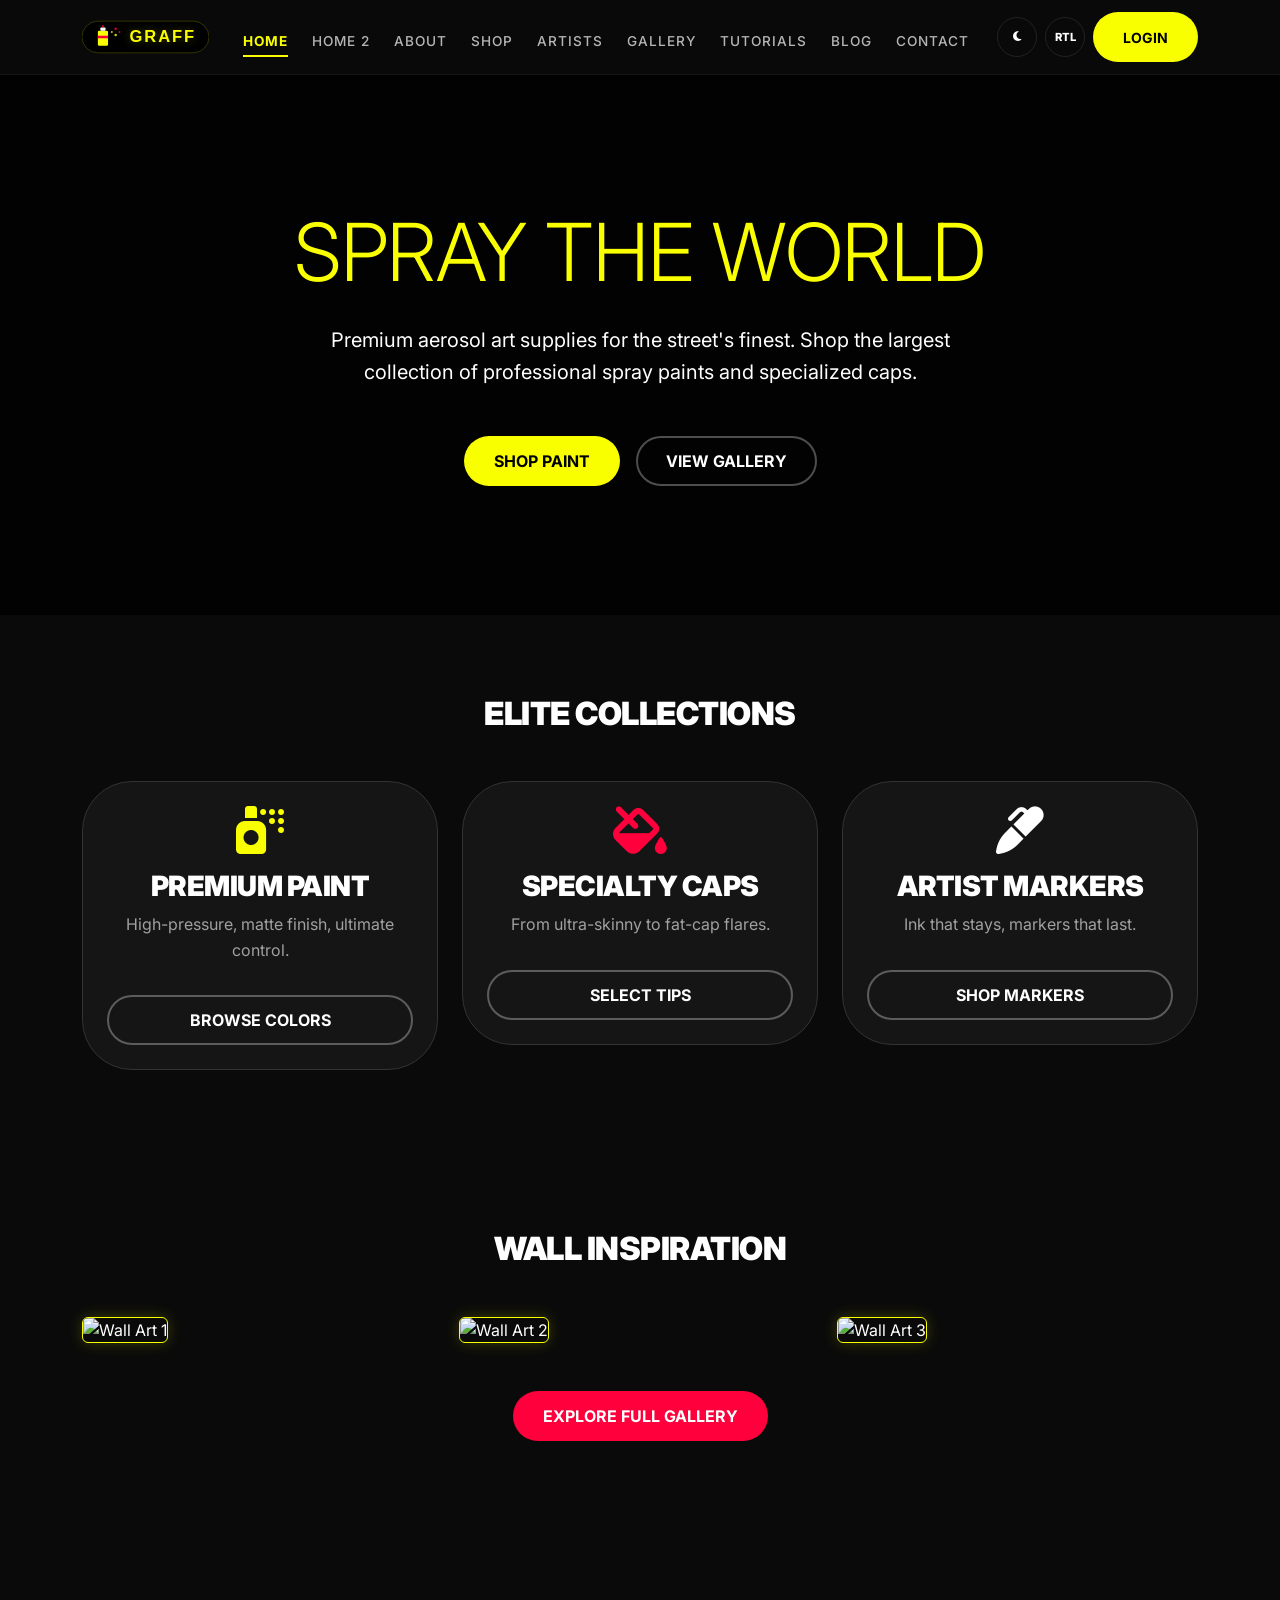
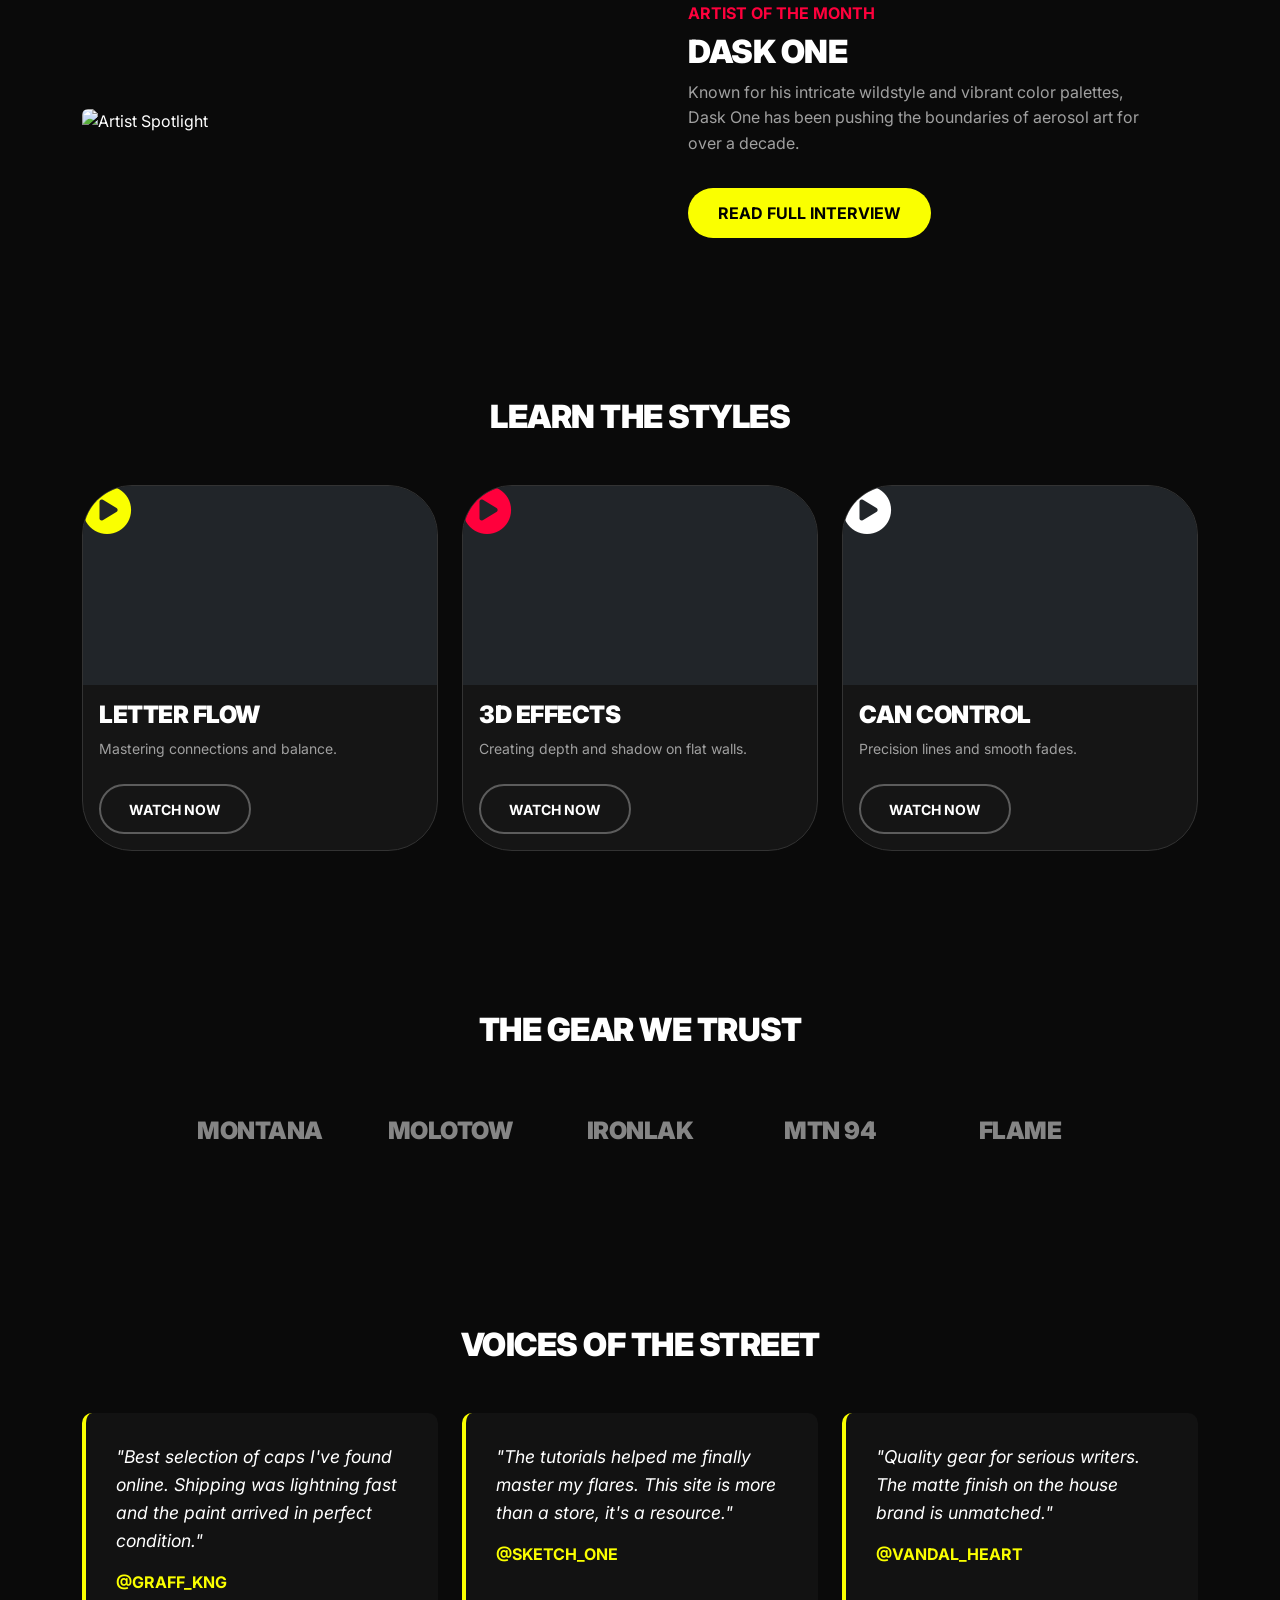
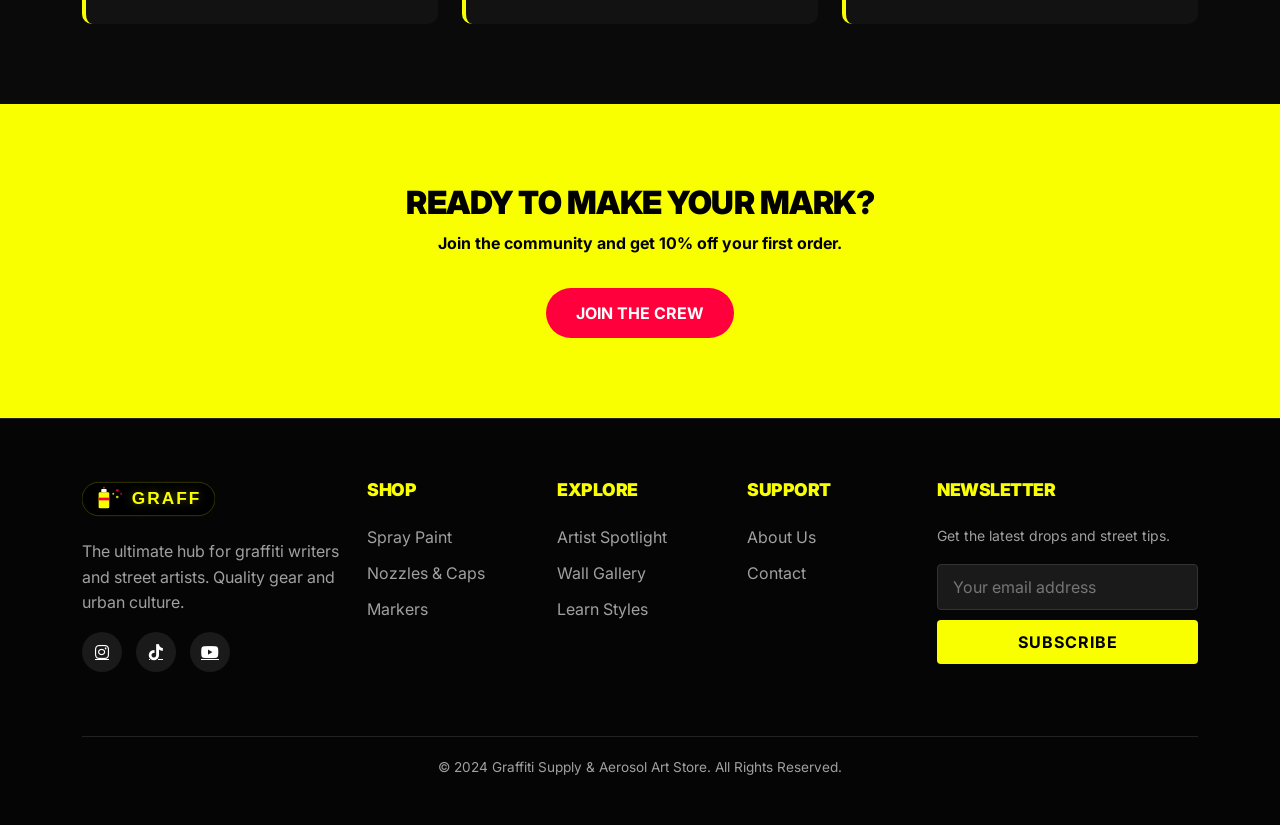
==== index.html @ 3d4de0fd "40percentWorkDone" ====
<!DOCTYPE html>
<html lang="en" data-theme="dark" dir="ltr">
<head>
    <meta charset="UTF-8">
    <meta name="viewport" content="width=device-width, initial-scale=1.0">
    <title>Graffiti Supply & Aerosol Art Store | Premium Street Art Gear</title>
    <meta name="description" content="Premium graffiti and aerosol art supply store. High-quality spray paints, caps, markers, and street art inspiration.">
    
    <!-- Favicon -->
    <link rel="icon" type="image/svg+xml" href="assets/images/favicon.svg">
    
    <!-- Bootstrap 5 CDN -->
    <link href="https://cdn.jsdelivr.net/npm/bootstrap@5.3.2/dist/css/bootstrap.min.css" rel="stylesheet">
    
    <!-- Google Fonts -->
    <link rel="preconnect" href="https://fonts.googleapis.com">
    <link rel="preconnect" href="https://fonts.gstatic.com" crossorigin>
    <link href="https://fonts.googleapis.com/css2?family=Inter:wght@400;700;900&display=swap" rel="stylesheet">
    
    <!-- Font Awesome -->
    <link rel="stylesheet" href="https://cdnjs.cloudflare.com/ajax/libs/font-awesome/6.4.2/css/all.min.css">
    
    <!-- Custom CSS -->
    <link rel="stylesheet" href="assets/css/style.css">
    <link rel="stylesheet" href="assets/css/headers.css">
    <link rel="stylesheet" href="assets/css/footers.css">
    <link rel="stylesheet" href="assets/css/dark-mode.css">
    <link rel="stylesheet" href="assets/css/rtl.css">
</head>
<body class="texture-bg">

    <!-- Header / Navbar -->
    <header>
        <nav class="navbar navbar-expand-lg navbar-custom sticky-top">
            <div class="container">
                <a class="navbar-brand" href="index.html">
                    <img src="assets/images/logo.svg" alt="Graffiti Supply Store">
                </a>
                
                <button class="navbar-toggler" type="button" data-bs-toggle="offcanvas" data-bs-target="#offcanvasNavbar" aria-controls="offcanvasNavbar">
                    <span class="navbar-toggler-icon"></span>
                </button>
                
                <div class="offcanvas offcanvas-end" tabindex="-1" id="offcanvasNavbar" aria-labelledby="offcanvasNavbarLabel">
                    <div class="offcanvas-header">
                        <h5 class="offcanvas-title" id="offcanvasNavbarLabel">MENU</h5>
                        <button type="button" class="btn-close btn-close-white" data-bs-dismiss="offcanvas" aria-label="Close"></button>
                    </div>
                    <div class="offcanvas-body">
                        <ul class="navbar-nav ms-auto mb-2 mb-lg-0">
                            <li class="nav-item"><a class="nav-link" href="index.html">Home</a></li>
                            <li class="nav-item"><a class="nav-link" href="home-2.html">Home 2</a></li>
                            <li class="nav-item"><a class="nav-link" href="about.html">About</a></li>
                            <li class="nav-item"><a class="nav-link" href="products.html">Shop</a></li>
                            <li class="nav-item"><a class="nav-link" href="artists.html">Artists</a></li>
                            <li class="nav-item"><a class="nav-link" href="gallery.html">Gallery</a></li>
                            <li class="nav-item"><a class="nav-link" href="tutorials.html">Tutorials</a></li>
                            <li class="nav-item"><a class="nav-link" href="blog.html">Blog</a></li>
                            <li class="nav-item"><a class="nav-link" href="contact.html">Contact</a></li>
                        </ul>
                        <div class="d-flex align-items-center ms-lg-3 gap-2">
                            <button class="btn btn-sm btn-outline" id="theme-toggle" title="Toggle Theme"><i class="fas fa-moon"></i></button>
                            <button class="btn btn-sm btn-outline" id="rtl-toggle" title="Toggle RTL">RTL</button>
                            <a href="login.html" class="btn btn-sm btn-primary-neon">Login</a>
                        </div>
                    </div>
                </div>
            </div>
        </nav>
    </header>

    <main>
        <!-- Hero Section -->
        <section class="hero-section section-padding d-flex align-items-center" style="min-height: 60vh; background: linear-gradient(rgba(0,0,0,0.6), rgba(0,0,0,0.6)), url('https://images.unsplash.com/photo-1541339907198-e08756ebafe3?auto=format&fit=crop&q=80&w=2070') center/cover;">
            <div class="container text-center">
                <h1 class="display-1 mb-4 animate-fade" style="color: var(--primary-neon);">Spray The World</h1>
                <p class="lead mb-5 animate-fade text-white-force" style="max-width: 700px; margin: 0 auto;">Premium aerosol art supplies for the street's finest. Shop the largest collection of professional spray paints and specialized caps.</p>
                <div class="d-flex justify-content-center gap-3 animate-fade">
                    <a href="products.html" class="btn-custom btn-primary-neon">Shop Paint</a>
                    <a href="gallery.html" class="btn-custom btn-outline">View Gallery</a>
                </div>
            </div>
        </section>

        <!-- Featured Collections -->
        <section class="section-padding">
            <div class="container">
                <h2 class="mb-5">Elite Collections</h2>
                <div class="row g-4">
                    <div class="col-md-4">
                        <div class="card-urban text-center p-4">
                            <div class="icon-box mb-3"><i class="fas fa-spray-can fa-3x color-primary" style="color: var(--primary-neon);"></i></div>
                            <h3>Premium Paint</h3>
                            <p class="text-muted">High-pressure, matte finish, ultimate control.</p>
                            <a href="products.html" class="btn-custom btn-outline w-100 mt-3">Browse Colors</a>
                        </div>
                    </div>
                    <div class="col-md-4">
                        <div class="card-urban text-center p-4">
                            <div class="icon-box mb-3"><i class="fas fa-fill-drip fa-3x color-secondary" style="color: var(--secondary-neon);"></i></div>
                            <h3>Specialty Caps</h3>
                            <p class="text-muted">From ultra-skinny to fat-cap flares.</p>
                            <a href="caps.html" class="btn-custom btn-outline w-100 mt-3">Select Tips</a>
                        </div>
                    </div>
                    <div class="col-md-4">
                        <div class="card-urban text-center p-4">
                            <div class="icon-box mb-3"><i class="fas fa-marker fa-3x" style="color: #fff;"></i></div>
                            <h3>Artist Markers</h3>
                            <p class="text-muted">Ink that stays, markers that last.</p>
                            <a href="products.html" class="btn-custom btn-outline w-100 mt-3">Shop Markers</a>
                        </div>
                    </div>
                </div>
            </div>
        </section>

        <!-- Wall Inspiration Masonry -->
        <section class="section-padding bg-card">
            <div class="container">
                <h2 class="mb-5">Wall Inspiration</h2>
                <div class="row g-3">
                    <div class="col-6 col-md-4">
                        <img src="https://images.unsplash.com/photo-1541339907198-e08756ebafe3?auto=format&fit=crop&q=80&w=600" class="img-fluid rounded border-neon img-height-sm" alt="Wall Art 1">
                    </div>
                    <div class="col-6 col-md-4">
                        <img src="https://images.unsplash.com/photo-1516961642265-531546e84af2?auto=format&fit=crop&q=80&w=600" class="img-fluid rounded border-neon img-height-sm" alt="Wall Art 2">
                    </div>
                    <div class="col-6 col-md-4">
                        <img src="https://images.unsplash.com/photo-1499781350541-7783f6c6a0c8?auto=format&fit=crop&q=80&w=600" class="img-fluid rounded border-neon img-height-sm" alt="Wall Art 3">
                    </div>
                </div>
                <div class="text-center mt-5">
                    <a href="gallery.html" class="btn-custom btn-secondary-neon">Explore Full Gallery</a>
                </div>
            </div>
        </section>

        <!-- Artist Spotlight -->
        <section class="section-padding">
            <div class="container">
                <div class="row align-items-center">
                    <div class="col-lg-6 mb-4 mb-lg-0">
                        <img src="https://images.unsplash.com/photo-1501472312651-726afe119ff1?auto=format&fit=crop&q=80&w=800" class="img-fluid rounded img-height-md" alt="Artist Spotlight">
                    </div>
                    <div class="col-lg-6 px-lg-5">
                        <span class="text-uppercase fw-bold" style="color: var(--secondary-neon);">Artist of the Month</span>
                        <h2 class="text-start mt-2">DASK ONE</h2>
                        <p class="text-muted">Known for his intricate wildstyle and vibrant color palettes, Dask One has been pushing the boundaries of aerosol art for over a decade.</p>
                        <a href="artists.html" class="btn-custom btn-primary-neon mt-3">Read Full Interview</a>
                    </div>
                </div>
            </div>
        </section>

        <!-- Tutorials Spotlight -->
        <section class="section-padding bg-card">
            <div class="container">
                <h2 class="mb-5">Learn The Styles</h2>
                <div class="row g-4">
                    <div class="col-md-4">
                        <div class="card-urban overflow-hidden">
                            <div class="ratio ratio-16x9 bg-dark d-flex align-items-center justify-content-center">
                                <i class="fas fa-play-circle fa-3x color-primary" style="color: var(--primary-neon);"></i>
                            </div>
                            <div class="p-3">
                                <h4 class="text-start">Letter Flow</h4>
                                <p class="small text-muted">Mastering connections and balance.</p>
                                <a href="tutorials.html" class="btn btn-sm btn-outline mt-2">Watch Now</a>
                            </div>
                        </div>
                    </div>
                    <div class="col-md-4">
                        <div class="card-urban overflow-hidden">
                            <div class="ratio ratio-16x9 bg-dark d-flex align-items-center justify-content-center">
                                <i class="fas fa-play-circle fa-3x color-secondary" style="color: var(--secondary-neon);"></i>
                            </div>
                            <div class="p-3">
                                <h4 class="text-start">3D Effects</h4>
                                <p class="small text-muted">Creating depth and shadow on flat walls.</p>
                                <a href="tutorials.html" class="btn btn-sm btn-outline mt-2">Watch Now</a>
                            </div>
                        </div>
                    </div>
                    <div class="col-md-4">
                        <div class="card-urban overflow-hidden">
                            <div class="ratio ratio-16x9 bg-dark d-flex align-items-center justify-content-center">
                                <i class="fas fa-play-circle fa-3x" style="color: #fff;"></i>
                            </div>
                            <div class="p-3">
                                <h4 class="text-start">Can Control</h4>
                                <p class="small text-muted">Precision lines and smooth fades.</p>
                                <a href="tutorials.html" class="btn btn-sm btn-outline mt-2">Watch Now</a>
                            </div>
                        </div>
                    </div>
                </div>
            </div>
        </section>

        <!-- Brand Showcase -->
        <section class="section-padding">
            <div class="container">
                <h2 class="mb-5 text-center">The Gear We Trust</h2>
                <div class="row align-items-center justify-content-center text-center">
                    <div class="col-4 col-md-2 brand-logo-box">
                        <h4 class="m-0">MONTANA</h4>
                    </div>
                    <div class="col-4 col-md-2 brand-logo-box">
                        <h4 class="m-0">MOLOTOW</h4>
                    </div>
                    <div class="col-4 col-md-2 brand-logo-box">
                        <h4 class="m-0">IRONLAK</h4>
                    </div>
                    <div class="col-4 col-md-2 brand-logo-box">
                        <h4 class="m-0">MTN 94</h4>
                    </div>
                    <div class="col-4 col-md-2 brand-logo-box">
                        <h4 class="m-0">FLAME</h4>
                    </div>
                </div>
            </div>
        </section>

        <!-- Testimonials -->
        <section class="section-padding bg-card">
            <div class="container">
                <h2 class="mb-5">Voices Of The Street</h2>
                <div class="row g-4">
                    <div class="col-md-4">
                        <div class="testimonial-card">
                            <p class="testimonial-text">"Best selection of caps I've found online. Shipping was lightning fast and the paint arrived in perfect condition."</p>
                            <span class="testimonial-author">@GRAFF_KNG</span>
                        </div>
                    </div>
                    <div class="col-md-4">
                        <div class="testimonial-card">
                            <p class="testimonial-text">"The tutorials helped me finally master my flares. This site is more than a store, it's a resource."</p>
                            <span class="testimonial-author">@SKETCH_ONE</span>
                        </div>
                    </div>
                    <div class="col-md-4">
                        <div class="testimonial-card">
                            <p class="testimonial-text">"Quality gear for serious writers. The matte finish on the house brand is unmatched."</p>
                            <span class="testimonial-author">@VANDAL_HEART</span>
                        </div>
                    </div>
                </div>
            </div>
        </section>

        <!-- CTA Section -->
        <section class="section-padding" style="background-color: var(--primary-neon);">
            <div class="container text-center">
                <h2 style="color: #000;">Ready to make your mark?</h2>
                <p style="color: #000; font-weight: 700;">Join the community and get 10% off your first order.</p>
                <a href="signup.html" class="btn-custom btn-secondary-neon mt-3">JOIN THE CREW</a>
            </div>
        </section>
    </main>

    <!-- Footer -->
    <footer class="footer-custom">
        <div class="container">
            <div class="row">
                <div class="col-lg-3 mb-4">
                    <div class="footer-logo">
                        <img src="assets/images/logo.svg" alt="Graffiti Supply Store">
                    </div>
                    <p class="text-muted">The ultimate hub for graffiti writers and street artists. Quality gear and urban culture.</p>
                    <div class="social-icons">
                        <a href="#"><i class="fab fa-instagram"></i></a>
                        <a href="#"><i class="fab fa-tiktok"></i></a>
                        <a href="#"><i class="fab fa-youtube"></i></a>
                    </div>
                </div>
                <div class="col-lg-2 col-6 mb-4">
                    <h5 class="footer-heading">SHOP</h5>
                    <a href="products.html" class="footer-link">Spray Paint</a>
                    <a href="caps.html" class="footer-link">Nozzles & Caps</a>
                    <a href="products.html" class="footer-link">Markers</a>
                </div>
                <div class="col-lg-2 col-6 mb-4">
                    <h5 class="footer-heading">EXPLORE</h5>
                    <a href="artists.html" class="footer-link">Artist Spotlight</a>
                    <a href="gallery.html" class="footer-link">Wall Gallery</a>
                    <a href="tutorials.html" class="footer-link">Learn Styles</a>
                </div>
                <div class="col-lg-2 col-6 mb-4">
                    <h5 class="footer-heading">SUPPORT</h5>
                    <a href="about.html" class="footer-link">About Us</a>
                    <a href="contact.html" class="footer-link">Contact</a>
                </div>
                <div class="col-lg-3 mb-4">
                    <h5 class="footer-heading">NEWSLETTER</h5>
                    <p class="small text-muted">Get the latest drops and street tips.</p>
                    <form class="newsletter-form">
                        <input type="email" class="newsletter-input" placeholder="Your email address" required>
                        <button type="submit" class="newsletter-btn">SUBSCRIBE</button>
                    </form>
                </div>
            </div>
            <div class="footer-bottom">
                <p>&copy; 2024 Graffiti Supply & Aerosol Art Store. All Rights Reserved.</p>
            </div>
        </div>
    </footer>

    <!-- Bootstrap JS Bundle -->
    <script src="https://cdn.jsdelivr.net/npm/bootstrap@5.3.2/dist/js/bootstrap.bundle.min.js"></script>
    <!-- Custom JS -->
    <script src="assets/js/main.js"></script>
</body>
</html>
---- assets/css/style.css ----
/* --- Global Design System --- */
:root {
    --primary-neon: #FAFF00; /* Neon Yellow */
    --secondary-neon: #FF003C; /* Neon Red */
    --bg-dark: #0A0A0A;
    --bg-card: #151515;
    --text-main: #FFFFFF;
    --text-muted: #A0A0A0;
    --transition-smooth: all 0.3s cubic-bezier(0.4, 0, 0.2, 1);
    --border-radius: 50px;
    --text-white: #FFFFFF;
}

body {
    background-color: var(--bg-dark);
    color: var(--text-main);
    font-family: 'Inter', sans-serif;
    overflow-x: hidden;
    margin: 0;
    padding: 0;
}

/* Typography */
h1, h2, h3, h4, h5, h6 {
    text-align: center;
    font-weight: 900;
    text-transform: uppercase;
    letter-spacing: -0.5px;
}

p {
    line-height: 1.6;
}

.lead {
    font-size: 1.25rem;
    font-weight: 400;
    color: var(--text-main);
}

.text-muted {
    color: var(--text-muted) !important;
}

.text-white-force {
    color: var(--text-white) !important;
}

.text-neon-primary {
    color: var(--primary-neon) !important;
}

.text-neon-secondary {
    color: var(--secondary-neon) !important;
}

.text-light-force {
    color: #f8f9fa !important;
}

/* Buttons */
.btn, .btn-custom {
    padding: 12px 28px;
    border-radius: var(--border-radius) !important;
    font-weight: 700;
    text-transform: uppercase;
    transition: var(--transition-smooth);
    display: inline-flex;
    align-items: center;
    justify-content: center;
    border: 2px solid transparent;
    cursor: pointer;
    text-decoration: none;
    height: 50px; /* Consistent height */
}

.btn-primary-neon {
    background-color: var(--primary-neon);
    color: #000;
}

.btn-primary-neon:hover {
    background-color: transparent;
    color: var(--primary-neon);
    border-color: var(--primary-neon);
    box-shadow: 0 0 15px var(--primary-neon);
}

.btn-secondary-neon {
    background-color: var(--secondary-neon);
    color: #fff;
}

.btn-secondary-neon:hover {
    background-color: transparent;
    color: var(--secondary-neon);
    border-color: var(--secondary-neon);
    box-shadow: 0 0 15px var(--secondary-neon);
}

.btn-outline {
    background-color: transparent;
    color: var(--text-white);
    border-color: rgba(255, 255, 255, 0.3);
}

.btn-outline:hover {
    border-color: var(--primary-neon);
    color: var(--primary-neon);
}

/* Light Mode Hover Visibility Fixes */
[data-theme="light"] .btn-primary-neon:hover {
    background-color: #000;
    color: var(--primary-neon);
}

[data-theme="light"] .btn-outline:hover {
    background-color: var(--primary-neon);
    color: #000;
    border-color: var(--primary-neon);
}

[data-theme="light"] .btn-outline {
    color: var(--bg-dark);
    border-color: rgba(0, 0, 0, 0.2);
}

[data-theme="light"] .btn-secondary-neon:hover {
    background-color: #000;
    color: var(--secondary-neon);
}

/* Section Spacing */
.section-padding {
    padding: 80px 0;
}

/* Cards */
.card-urban {
    background-color: var(--bg-card);
    border-radius: var(--border-radius);
    border: 1px solid #333;
    transition: var(--transition-smooth);
    overflow: hidden;
}

.card-urban:hover {
    transform: translateY(-10px);
    border-color: var(--primary-neon);
    box-shadow: 0 10px 30px rgba(250, 255, 0, 0.1);
}

/* Texture Overlays */
.texture-bg {
    background-image: url('https://www.transparenttextures.com/patterns/carbon-fibre.png');
    background-attachment: fixed;
}

/* Glass & Neon Utilities */
.bg-dark-glass {
    background: rgba(0, 0, 0, 0.6);
    backdrop-filter: blur(10px);
    -webkit-backdrop-filter: blur(10px);
    border: 1px solid rgba(255, 255, 255, 0.1);
}

.border-neon {
    border: 1px solid var(--primary-neon) !important;
    box-shadow: 0 0 15px rgba(250, 255, 0, 0.2);
}

.bg-primary-neon {
    background-color: var(--primary-neon) !important;
}

/* Image Utilities */
.img-height-sm {
    height: 300px;
    object-fit: cover;
    width: 100%;
}

.img-height-md {
    height: 450px;
    object-fit: cover;
    width: 100%;
}

.hero-section {
    position: relative;
    overflow: hidden;
}

.hero-section::before {
    content: '';
    position: absolute;
    top: 0; left: 0; width: 100%; height: 100%;
    background: rgba(0,0,0,0.4);
    z-index: 1;
}

.hero-section .container {
    position: relative;
    z-index: 2;
}

/* Testimonials */
.testimonial-card {
    background: rgba(255, 255, 255, 0.03);
    border-left: 4px solid var(--primary-neon);
    padding: 30px;
    border-radius: 10px;
    height: 100%;
}

.testimonial-text {
    font-style: italic;
    font-size: 1.1rem;
    margin-bottom: 15px;
}

.testimonial-author {
    font-weight: 700;
    color: var(--primary-neon);
}

/* Brands */
.brand-logo-box {
    filter: grayscale(100%);
    opacity: 0.5;
    transition: var(--transition-smooth);
    padding: 20px;
}

.brand-logo-box:hover {
    filter: grayscale(0%);
    opacity: 1;
}

/* Animations */
@keyframes fadeIn {
    from { opacity: 0; transform: translateY(20px); }
    to { opacity: 1; transform: translateY(0); }
}

.animate-fade {
    animation: fadeIn 0.8s forwards;
}

/* Back to Top Button */
#back-to-top {
    position: fixed;
    bottom: 30px;
    right: 30px;
    width: 50px;
    height: 50px;
    border-radius: 50%;
    background-color: var(--primary-neon);
    color: #000;
    border: none;
    display: flex;
    align-items: center;
    justify-content: center;
    cursor: pointer;
    z-index: 1000;
    opacity: 0;
    visibility: hidden;
    transition: var(--transition-smooth);
    box-shadow: 0 4px 15px rgba(0, 0, 0, 0.3);
}

#back-to-top.show {
    opacity: 1;
    visibility: visible;
}

#back-to-top:hover {
    transform: translateY(-5px);
    box-shadow: 0 6px 20px rgba(250, 255, 0, 0.4);
}
---- assets/css/headers.css ----
/* Header & Navbar - Refined */
.navbar-custom {
    background-color: rgba(10, 10, 10, 0.95); /* Consistent transparent dark background */
    backdrop-filter: blur(15px);
    border-bottom: 1px solid rgba(128, 128, 128, 0.1);
    transition: var(--transition-smooth);
    padding: 12px 0;
}

/* Light mode support for navbar */
[data-theme="light"] .navbar-custom {
    background-color: rgba(255, 255, 255, 0.9);
}

.navbar-brand img {
    height: 38px; /* Slightly smaller for elegance */
    width: auto;
}

.navbar-nav {
    align-items: center;
}

.nav-link {
    color: var(--text-main) !important;
    font-weight: 500; /* Lighter weight */
    text-transform: uppercase;
    font-size: 0.85rem;
    letter-spacing: 1px;
    margin: 0 12px;
    padding: 14px 0 6px 0 !important; /* Adjusted to lower the menu items */
    transition: var(--transition-smooth);
    position: relative;
    opacity: 0.7; /* Lighter look */
}

.nav-link::after {
    content: '';
    position: absolute;
    bottom: 0;
    left: 0;
    width: 0;
    height: 2px;
    background-color: var(--primary-neon);
    transition: var(--transition-smooth);
}

.nav-link:hover {
    opacity: 1;
    color: var(--primary-neon) !important;
}

.nav-link:hover::after {
    width: 100%;
}

.nav-link.active {
    opacity: 1;
    font-weight: 700;
    color: var(--primary-neon) !important;
}

.nav-link.active::after {
    width: 100%;
}

/* Light mode support for active/hover links - Better Visibility */
[data-theme="light"] .nav-link:hover,
[data-theme="light"] .nav-link.active {
    color: #000 !important;
}

[data-theme="light"] .nav-link.active::after {
    height: 3px;
}

/* Icons and Toggles */
#theme-toggle, #rtl-toggle {
    border-radius: 50px !important;
    width: 40px;
    height: 40px;
    display: flex;
    align-items: center;
    justify-content: center;
    border: 1px solid rgba(128, 128, 128, 0.2);
    font-size: 0.7rem;
    font-weight: 800;
    padding: 0;
    transition: var(--transition-smooth);
    cursor: pointer;
    color: var(--text-main);
    background: transparent;
}

#theme-toggle:hover, #rtl-toggle:hover {
    border-color: var(--primary-neon);
    color: var(--primary-neon);
    box-shadow: 0 0 10px rgba(250, 255, 0, 0.2);
}

/* Mobile Menu Button */
.navbar-toggler {
    border: none;
    outline: none !important;
}

.navbar-toggler-icon {
    width: 24px;
    height: 24px;
    background-image: none;
    position: relative;
    display: flex;
    align-items: center;
    justify-content: center;
}

.navbar-toggler-icon::before,
.navbar-toggler-icon::after {
    content: '';
    width: 20px;
    height: 2px;
    background-color: var(--primary-neon);
    position: absolute;
    transition: var(--transition-smooth);
}

.navbar-toggler-icon::before { transform: translateY(-6px); }
.navbar-toggler-icon::after { transform: translateY(6px); }

/* Dropdown Premium Styling */
.dropdown-menu {
    border: 1px solid rgba(250, 255, 0, 0.2);
    box-shadow: 0 10px 30px rgba(0,0,0,0.5);
    border-radius: var(--border-radius);
    padding: 10px;
    margin-top: 10px !important;
}

.dropdown-item {
    font-size: 0.8rem;
    font-weight: 600;
    text-transform: uppercase;
    padding: 10px 20px;
    border-radius: var(--border-radius);
    transition: var(--transition-smooth);
}

.dropdown-item:hover {
    background-color: var(--primary-neon);
    color: #000 !important;
    transform: translateX(5px);
}
---- assets/css/footers.css ----
/* Footer */
.footer-custom {
    background-color: #050505;
    padding: 60px 0 30px;
    border-top: 1px solid #222;
}

.footer-logo img {
    height: 40px;
    margin-bottom: 20px;
}

.footer-heading {
    color: var(--primary-neon);
    font-size: 1.1rem;
    margin-bottom: 25px;
    text-align: left; /* Exception for footer columns */
}

.footer-link {
    color: var(--text-muted);
    text-decoration: none;
    display: block;
    margin-bottom: 12px;
    transition: var(--transition-smooth);
}

.footer-link:hover {
    color: var(--secondary-neon);
    padding-left: 5px;
}

.social-icons a {
    display: inline-flex;
    align-items: center;
    justify-content: center;
    width: 40px;
    height: 40px;
    border-radius: 50%;
    background-color: #1a1a1a;
    color: #FFFFFF !important; /* Force white color for visibility */
    margin-right: 10px;
    transition: var(--transition-smooth);
}

.social-icons a:hover {
    background-color: var(--primary-neon);
    color: #000;
    transform: rotate(15deg);
}

.footer-bottom {
    margin-top: 40px;
    padding-top: 20px;
    border-top: 1px solid #222;
    text-align: center;
    color: var(--text-muted);
    font-size: 0.85rem;
}

/* Newsletter */
.newsletter-form {
    margin-top: 15px;
}

.newsletter-input {
    background-color: #1a1a1a;
    border: 1px solid #333;
    color: #fff;
    padding: 10px 15px;
    border-radius: 4px;
    width: 100%;
    margin-bottom: 10px;
    transition: var(--transition-smooth);
}

.newsletter-input:focus {
    outline: none;
    border-color: var(--primary-neon);
    box-shadow: 0 0 10px rgba(250, 255, 0, 0.2);
}

.newsletter-btn {
    width: 100%;
    background-color: var(--primary-neon);
    color: #000;
    border: none;
    padding: 10px;
    font-weight: 700;
    text-transform: uppercase;
    letter-spacing: 1px;
    border-radius: 4px;
    transition: var(--transition-smooth);
}

.newsletter-btn:hover {
    background-color: var(--secondary-neon);
    transform: translateY(-2px);
    box-shadow: 0 5px 15px rgba(250, 255, 0, 0.3);
}
---- assets/css/dark-mode.css ----
/* Dark Mode Theme */
[data-theme="dark"] {
    --bg-dark: #0A0A0A;
    --bg-card: #151515;
    --text-main: #FFFFFF;
    --text-muted: #A0A0A0;
}

[data-theme="light"] {
    --bg-dark: #F5F5F5;
    --bg-card: #FFFFFF;
    --text-main: #1A1A1A;
    --text-muted: #666666;
}

/* Light mode overrides for urban look */
[data-theme="light"] .navbar-custom {
    background-color: rgba(255, 255, 255, 0.9);
}

[data-theme="light"] .card-urban {
    background-color: #fff;
    border-color: #ddd;
}

[data-theme="light"] .footer-custom {
    background-color: #eee;
    border-top: 1px solid #ddd;
}
---- assets/css/rtl.css ----
/* RTL Support */
[dir="rtl"] {
    text-align: right;
}

[dir="rtl"] .footer-heading {
    text-align: right;
}

[dir="rtl"] .social-icons a {
    margin-right: 0;
    margin-left: 10px;
}

[dir="rtl"] .ms-auto {
    margin-right: auto !important;
    margin-left: 0 !important;
}

[dir="rtl"] .me-auto {
    margin-left: auto !important;
    margin-right: 0 !important;
}

[dir="rtl"] .btn-custom i {
    margin-left: 8px;
    margin-right: 0;
}
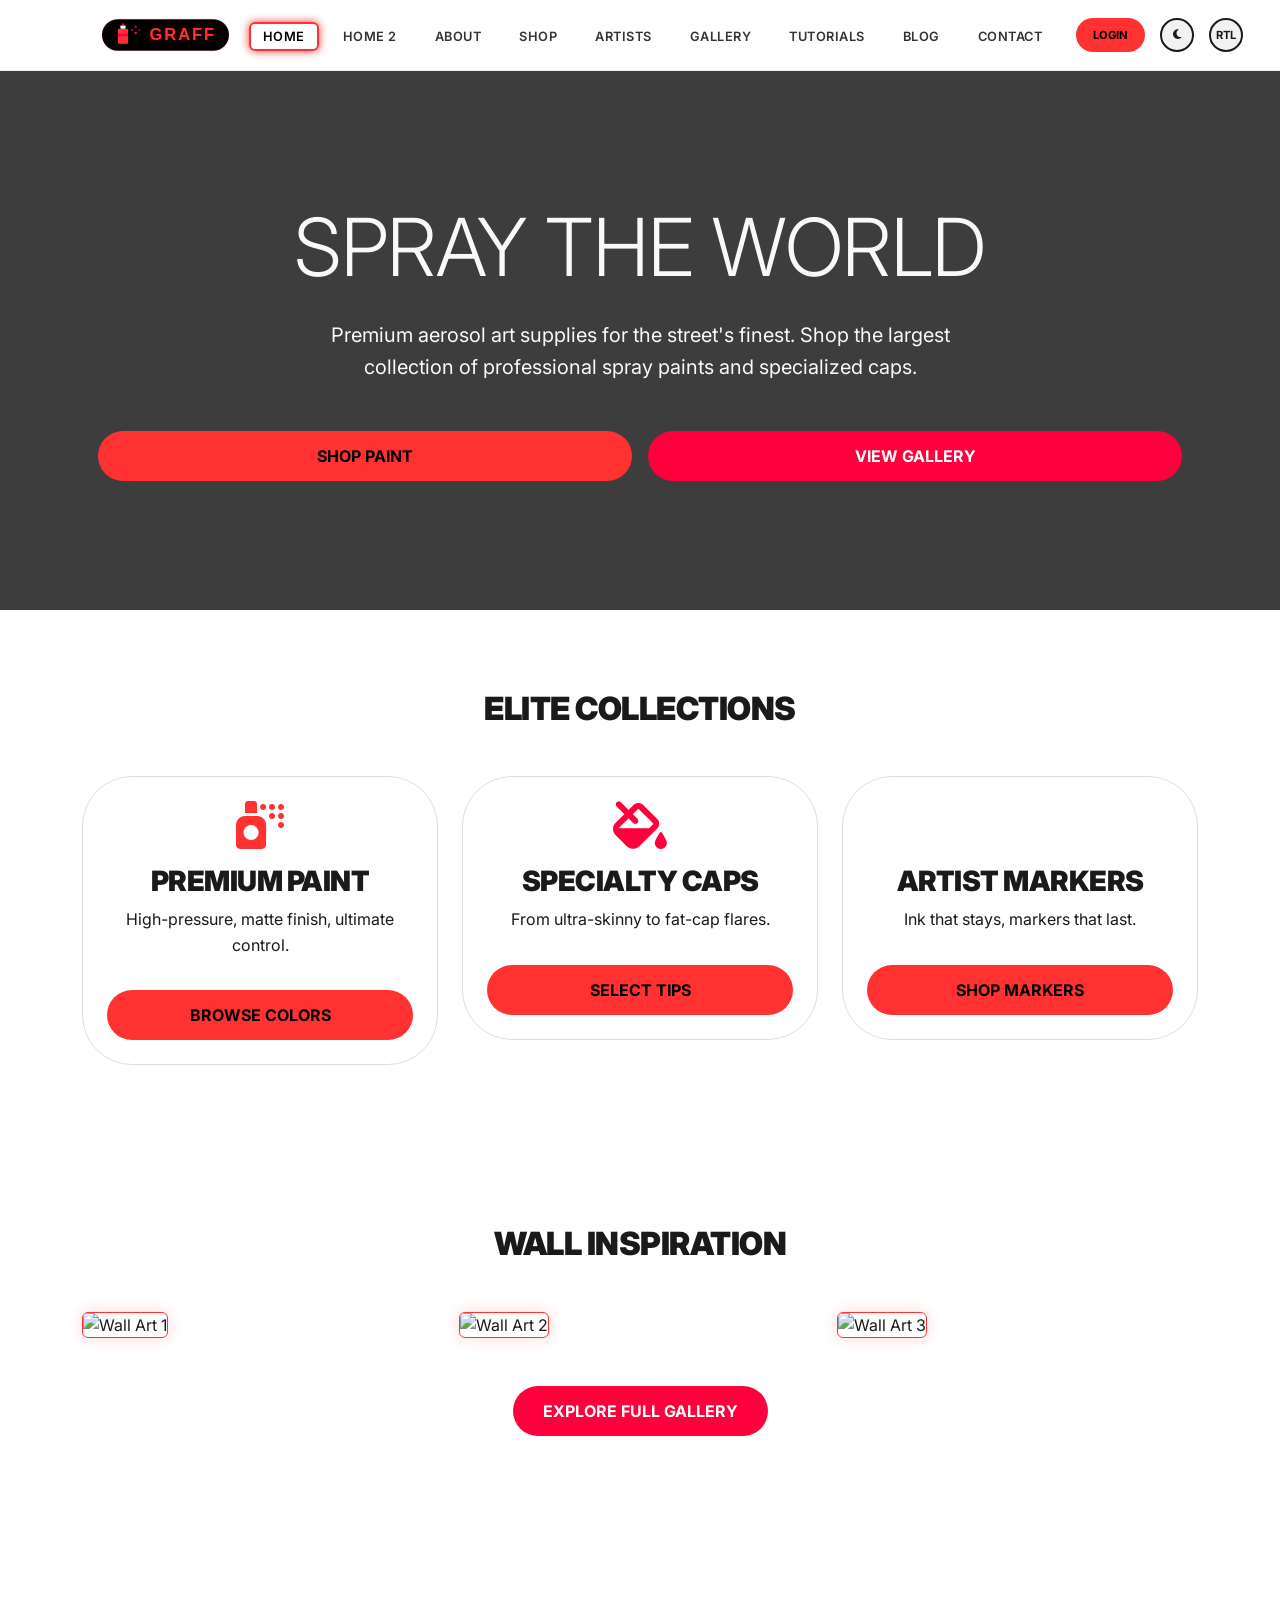
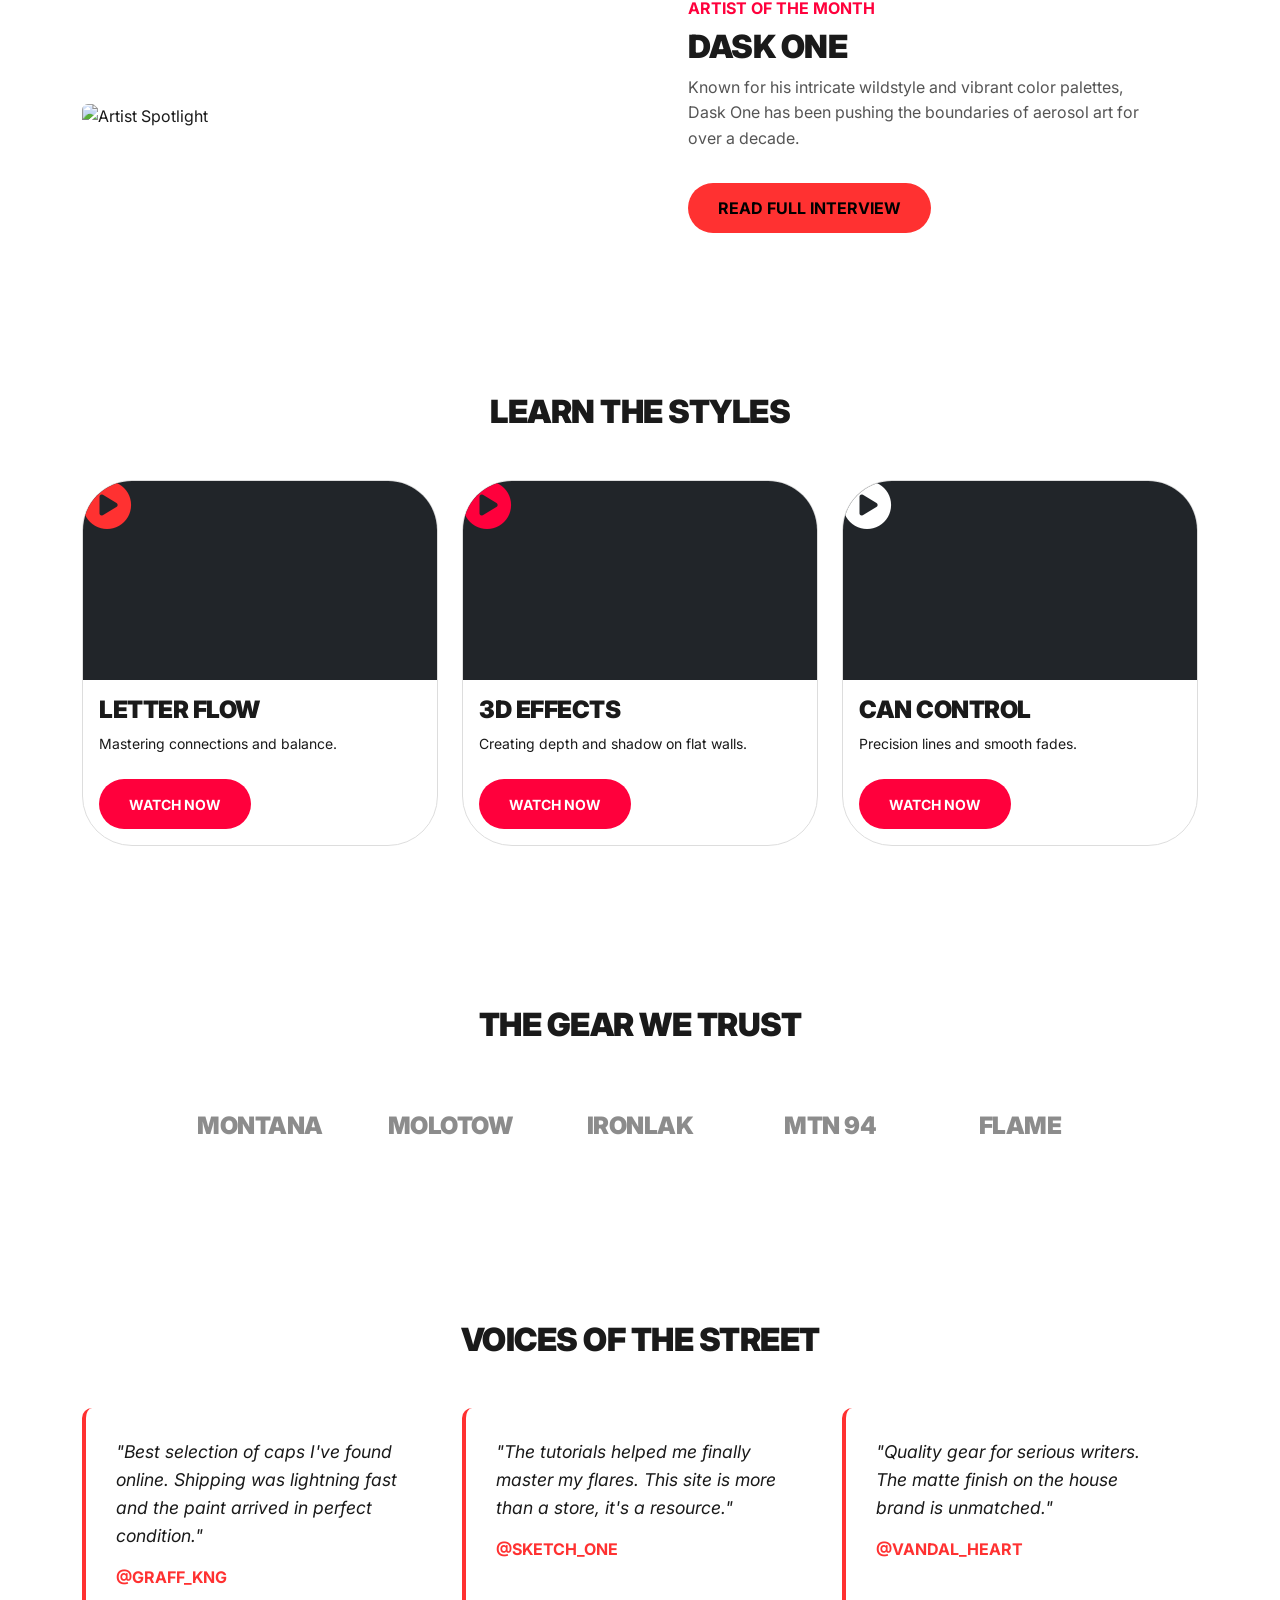
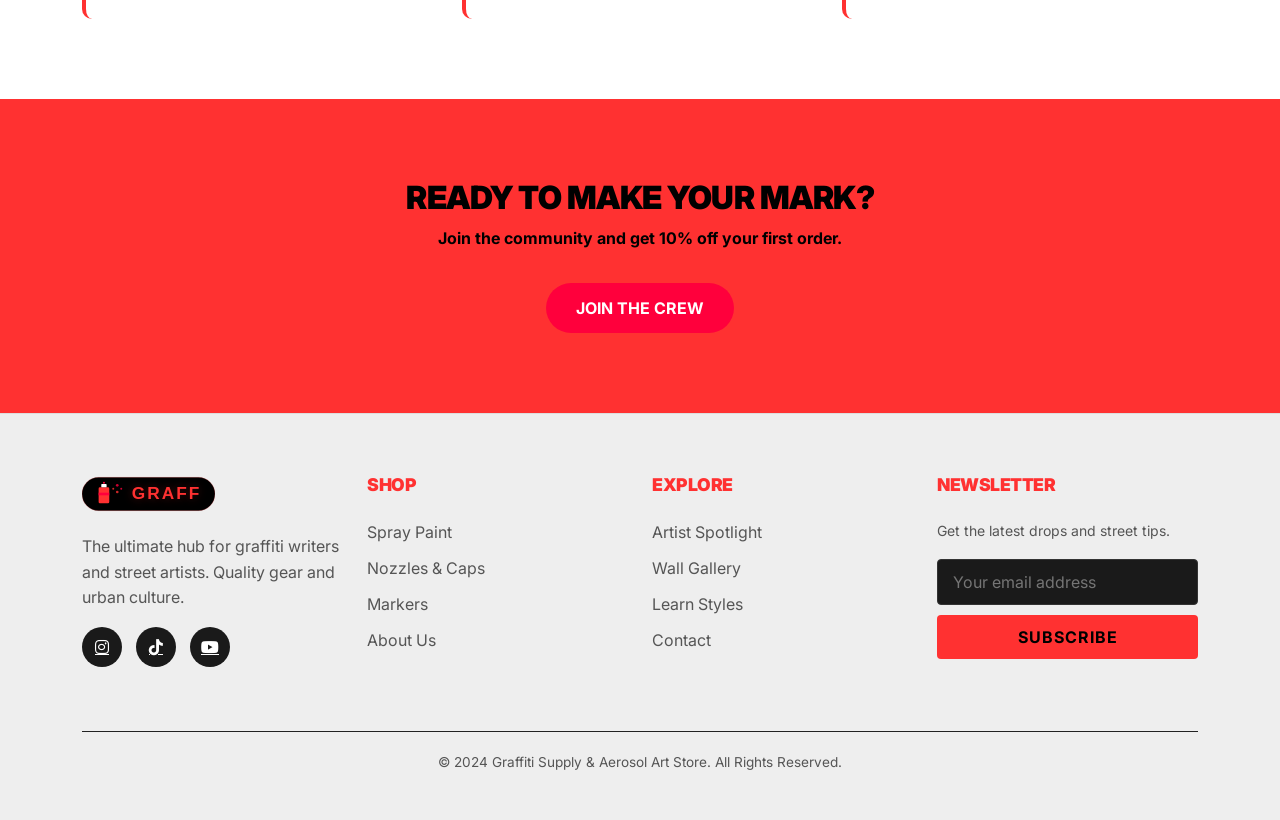
==== commit 09d02e2a: "60centcreated" ====
--- a/index.html
+++ b/index.html
@@ -31,43 +31,60 @@
 
     <!-- Header / Navbar -->
     <header>
-        <nav class="navbar navbar-expand-lg navbar-custom sticky-top">
-            <div class="container">
-                <a class="navbar-brand" href="index.html">
-                    <img src="assets/images/logo.svg" alt="Graffiti Supply Store">
-                </a>
-                
-                <button class="navbar-toggler" type="button" data-bs-toggle="offcanvas" data-bs-target="#offcanvasNavbar" aria-controls="offcanvasNavbar">
-                    <span class="navbar-toggler-icon"></span>
-                </button>
-                
-                <div class="offcanvas offcanvas-end" tabindex="-1" id="offcanvasNavbar" aria-labelledby="offcanvasNavbarLabel">
-                    <div class="offcanvas-header">
-                        <h5 class="offcanvas-title" id="offcanvasNavbarLabel">MENU</h5>
-                        <button type="button" class="btn-close btn-close-white" data-bs-dismiss="offcanvas" aria-label="Close"></button>
-                    </div>
-                    <div class="offcanvas-body">
-                        <ul class="navbar-nav ms-auto mb-2 mb-lg-0">
-                            <li class="nav-item"><a class="nav-link" href="index.html">Home</a></li>
-                            <li class="nav-item"><a class="nav-link" href="home-2.html">Home 2</a></li>
-                            <li class="nav-item"><a class="nav-link" href="about.html">About</a></li>
-                            <li class="nav-item"><a class="nav-link" href="products.html">Shop</a></li>
-                            <li class="nav-item"><a class="nav-link" href="artists.html">Artists</a></li>
-                            <li class="nav-item"><a class="nav-link" href="gallery.html">Gallery</a></li>
-                            <li class="nav-item"><a class="nav-link" href="tutorials.html">Tutorials</a></li>
-                            <li class="nav-item"><a class="nav-link" href="blog.html">Blog</a></li>
-                            <li class="nav-item"><a class="nav-link" href="contact.html">Contact</a></li>
-                        </ul>
-                        <div class="d-flex align-items-center ms-lg-3 gap-2">
-                            <button class="btn btn-sm btn-outline" id="theme-toggle" title="Toggle Theme"><i class="fas fa-moon"></i></button>
-                            <button class="btn btn-sm btn-outline" id="rtl-toggle" title="Toggle RTL">RTL</button>
-                            <a href="login.html" class="btn btn-sm btn-primary-neon">Login</a>
-                        </div>
-                    </div>
+    <div class="container">
+        <nav>
+            <a href="index.html" class="logo">
+                <img src="assets/images/logo.svg" alt="Graffiti Supply Store">
+            </a>
+            
+            <ul class="nav-desktop">
+                <li><a href="index.html" class="active">Home</a></li>
+                <li><a href="home-2.html">Home 2</a></li>
+                <li><a href="about.html">About</a></li>
+                <li><a href="products.html">Shop</a></li>
+                <li><a href="artists.html">Artists</a></li>
+                <li><a href="gallery.html">Gallery</a></li>
+                <li><a href="tutorials.html">Tutorials</a></li>
+                <li><a href="blog.html">Blog</a></li>
+                <li><a href="contact.html">Contact</a></li>
+            </ul>
+
+            <div class="header-actions">
+                <a href="login.html" class="btn btn-sm btn-primary-neon header-login-btn">Login</a>
+                <button class="btn btn-sm btn-outline" id="theme-toggle" title="Toggle Theme"><i class="fas fa-moon"></i></button>
+                <button class="btn btn-sm btn-outline" id="rtl-toggle" title="Toggle RTL">RTL</button>
+                <div class="hamburger">
+                    <span></span>
+                    <span></span>
+                    <span></span>
                 </div>
             </div>
         </nav>
-    </header>
+    </div>
+</header>
+
+<div class="mobile-offcanvas">
+    <div class="offcanvas-header">
+        <span class="close-menu" style="cursor:pointer; font-size: 2rem;">&times;</span>
+    </div>
+    <ul class="mobile-nav">
+        <li><a href="index.html" class="active">Home</a></li>
+        <li><a href="home-2.html">Home 2</a></li>
+        <li><a href="about.html">About</a></li>
+        <li><a href="products.html">Shop</a></li>
+        <li><a href="artists.html">Artists</a></li>
+        <li><a href="gallery.html">Gallery</a></li>
+        <li><a href="tutorials.html">Tutorials</a></li>
+        <li><a href="blog.html">Blog</a></li>
+        <li><a href="contact.html">Contact</a></li>
+    </ul>
+    <div class="auth-btn-container">
+        <a href="login.html" class="btn btn-sm btn-primary-neon w-100">Login</a>
+    </div>
+</div>
+<div class="mobile-offcanvas-overlay"></div>
+
+
 
     <main>
         <!-- Hero Section -->
@@ -75,9 +92,9 @@
             <div class="container text-center">
                 <h1 class="display-1 mb-4 animate-fade" style="color: var(--primary-neon);">Spray The World</h1>
                 <p class="lead mb-5 animate-fade text-white-force" style="max-width: 700px; margin: 0 auto;">Premium aerosol art supplies for the street's finest. Shop the largest collection of professional spray paints and specialized caps.</p>
-                <div class="d-flex justify-content-center gap-3 animate-fade">
-                    <a href="products.html" class="btn-custom btn-primary-neon">Shop Paint</a>
-                    <a href="gallery.html" class="btn-custom btn-outline">View Gallery</a>
+                <div class="d-flex flex-column flex-md-row justify-content-center gap-3 animate-fade px-3">
+                    <a href="products.html" class="btn-custom btn-primary-neon w-100 w-md-auto">Shop Paint</a>
+                    <a href="gallery.html" class="btn-custom btn-secondary-neon w-100 w-md-auto">View Gallery</a>
                 </div>
             </div>
         </section>
@@ -92,7 +109,7 @@
                             <div class="icon-box mb-3"><i class="fas fa-spray-can fa-3x color-primary" style="color: var(--primary-neon);"></i></div>
                             <h3>Premium Paint</h3>
                             <p class="text-muted">High-pressure, matte finish, ultimate control.</p>
-                            <a href="products.html" class="btn-custom btn-outline w-100 mt-3">Browse Colors</a>
+                            <a href="products.html" class="btn-custom btn-primary-neon w-100 mt-3">Browse Colors</a>
                         </div>
                     </div>
                     <div class="col-md-4">
@@ -100,7 +117,7 @@
                             <div class="icon-box mb-3"><i class="fas fa-fill-drip fa-3x color-secondary" style="color: var(--secondary-neon);"></i></div>
                             <h3>Specialty Caps</h3>
                             <p class="text-muted">From ultra-skinny to fat-cap flares.</p>
-                            <a href="caps.html" class="btn-custom btn-outline w-100 mt-3">Select Tips</a>
+                            <a href="caps.html" class="btn-custom btn-primary-neon w-100 mt-3">Select Tips</a>
                         </div>
                     </div>
                     <div class="col-md-4">
@@ -108,7 +125,7 @@
                             <div class="icon-box mb-3"><i class="fas fa-marker fa-3x" style="color: #fff;"></i></div>
                             <h3>Artist Markers</h3>
                             <p class="text-muted">Ink that stays, markers that last.</p>
-                            <a href="products.html" class="btn-custom btn-outline w-100 mt-3">Shop Markers</a>
+                            <a href="products.html" class="btn-custom btn-primary-neon w-100 mt-3">Shop Markers</a>
                         </div>
                     </div>
                 </div>
@@ -166,7 +183,7 @@
                             <div class="p-3">
                                 <h4 class="text-start">Letter Flow</h4>
                                 <p class="small text-muted">Mastering connections and balance.</p>
-                                <a href="tutorials.html" class="btn btn-sm btn-outline mt-2">Watch Now</a>
+                                <a href="tutorials.html" class="btn btn-sm btn-secondary-neon mt-2">Watch Now</a>
                             </div>
                         </div>
                     </div>
@@ -178,7 +195,7 @@
                             <div class="p-3">
                                 <h4 class="text-start">3D Effects</h4>
                                 <p class="small text-muted">Creating depth and shadow on flat walls.</p>
-                                <a href="tutorials.html" class="btn btn-sm btn-outline mt-2">Watch Now</a>
+                                <a href="tutorials.html" class="btn btn-sm btn-secondary-neon mt-2">Watch Now</a>
                             </div>
                         </div>
                     </div>
@@ -190,7 +207,7 @@
                             <div class="p-3">
                                 <h4 class="text-start">Can Control</h4>
                                 <p class="small text-muted">Precision lines and smooth fades.</p>
-                                <a href="tutorials.html" class="btn btn-sm btn-outline mt-2">Watch Now</a>
+                                <a href="tutorials.html" class="btn btn-sm btn-secondary-neon mt-2">Watch Now</a>
                             </div>
                         </div>
                     </div>
@@ -274,21 +291,18 @@
                         <a href="#"><i class="fab fa-youtube"></i></a>
                     </div>
                 </div>
-                <div class="col-lg-2 col-6 mb-4">
+                <div class="col-lg-3 col-6 mb-4">
                     <h5 class="footer-heading">SHOP</h5>
                     <a href="products.html" class="footer-link">Spray Paint</a>
                     <a href="caps.html" class="footer-link">Nozzles & Caps</a>
                     <a href="products.html" class="footer-link">Markers</a>
-                </div>
-                <div class="col-lg-2 col-6 mb-4">
+                    <a href="about.html" class="footer-link">About Us</a>
+                </div>
+                <div class="col-lg-3 col-6 mb-4">
                     <h5 class="footer-heading">EXPLORE</h5>
                     <a href="artists.html" class="footer-link">Artist Spotlight</a>
                     <a href="gallery.html" class="footer-link">Wall Gallery</a>
                     <a href="tutorials.html" class="footer-link">Learn Styles</a>
-                </div>
-                <div class="col-lg-2 col-6 mb-4">
-                    <h5 class="footer-heading">SUPPORT</h5>
-                    <a href="about.html" class="footer-link">About Us</a>
                     <a href="contact.html" class="footer-link">Contact</a>
                 </div>
                 <div class="col-lg-3 mb-4">
@@ -312,3 +326,8 @@
     <script src="assets/js/main.js"></script>
 </body>
 </html>
+
+
+
+
+
--- a/assets/css/style.css
+++ b/assets/css/style.css
@@ -1,6 +1,6 @@
 /* --- Global Design System --- */
 :root {
-    --primary-neon: #FAFF00; /* Neon Yellow */
+    --primary-neon: #FF3131; /* Neon Red */
     --secondary-neon: #FF003C; /* Neon Red */
     --bg-dark: #0A0A0A;
     --bg-card: #151515;
@@ -17,7 +17,11 @@
     font-family: 'Inter', sans-serif;
     overflow-x: hidden;
     margin: 0;
-    padding: 0;
+padding: 0;
+}
+
+main {
+    padding-top: 70px;
 }
 
 /* Typography */
@@ -26,6 +30,7 @@
     font-weight: 900;
     text-transform: uppercase;
     letter-spacing: -0.5px;
+    color: var(--text-main);
 }
 
 p {
@@ -54,7 +59,7 @@
     color: var(--secondary-neon) !important;
 }
 
-.text-light-force {
+.text-light-force, .bg-dark h1, .bg-dark h2, .bg-dark h3, .bg-dark p, .bg-dark li, .bg-dark .lead, .hero-section h1, .hero-section p, .hero-section .lead {
     color: #f8f9fa !important;
 }
 
@@ -74,6 +79,15 @@
     height: 50px; /* Consistent height */
 }
 
+.brand-item {
+    font-weight: 900;
+    font-size: 1.5rem;
+    opacity: 0.8;
+    transition: opacity 0.3s;
+    text-transform: uppercase;
+    color: var(--text-main);
+}
+
 .btn-primary-neon {
     background-color: var(--primary-neon);
     color: #000;
@@ -99,9 +113,9 @@
 }
 
 .btn-outline {
-    background-color: transparent;
+    background-color: rgba(255, 255, 255, 0.05);
     color: var(--text-white);
-    border-color: rgba(255, 255, 255, 0.3);
+    border-color: #FFFFFF;
 }
 
 .btn-outline:hover {
@@ -122,8 +136,9 @@
 }
 
 [data-theme="light"] .btn-outline {
-    color: var(--bg-dark);
-    border-color: rgba(0, 0, 0, 0.2);
+    color: #1A1A1A;
+    border-color: #1A1A1A;
+    background-color: rgba(0, 0, 0, 0.05);
 }
 
 [data-theme="light"] .btn-secondary-neon:hover {
@@ -148,7 +163,49 @@
 .card-urban:hover {
     transform: translateY(-10px);
     border-color: var(--primary-neon);
-    box-shadow: 0 10px 30px rgba(250, 255, 0, 0.1);
+    box-shadow: 0 10px 30px rgba(255, 49, 49, 0.1);
+}
+
+.card-urban h1, .card-urban h2, .card-urban h3, .card-urban h4, .card-urban h5, .card-urban h6, .card-urban p, .card-urban .lead {
+    color: var(--text-main) !important;
+}
+
+.card-urban .text-white {
+    color: #FFFFFF !important;
+}
+
+.card-urban .text-white-50 {
+    color: rgba(255, 255, 255, 0.5) !important;
+}
+
+.card-urban .text-success {
+    color: #198754 !important;
+}
+
+.card-urban .text-danger {
+    color: #dc3545 !important;
+}
+
+.card-urban .text-dark {
+    color: #212529 !important;
+}
+
+/* Accordion Visibility Fixes */
+.accordion-button {
+    color: var(--text-main) !important;
+}
+
+.accordion-button:not(.collapsed) {
+    background-color: rgba(255, 49, 49, 0.1) !important;
+    color: var(--primary-neon) !important;
+}
+
+.accordion-button::after {
+    filter: brightness(0) invert(1);
+}
+
+[data-theme="light"] .accordion-button::after {
+    filter: none;
 }
 
 /* Texture Overlays */
@@ -167,7 +224,7 @@
 
 .border-neon {
     border: 1px solid var(--primary-neon) !important;
-    box-shadow: 0 0 15px rgba(250, 255, 0, 0.2);
+    box-shadow: 0 0 15px rgba(255, 49, 49, 0.2);
 }
 
 .bg-primary-neon {
@@ -277,5 +334,153 @@
 
 #back-to-top:hover {
     transform: translateY(-5px);
-    box-shadow: 0 6px 20px rgba(250, 255, 0, 0.4);
-}
+    box-shadow: 0 6px 20px rgba(255, 49, 49, 0.4);
+}
+/* --- Auth Page Enhancements --- */
+.auth-controls {
+    position: fixed;
+    top: 20px;
+    right: 20px;
+    z-index: 1000;
+    display: flex;
+    gap: 10px;
+}
+
+.auth-controls .btn-outline {
+    background: rgba(0, 0, 0, 0.2);
+    backdrop-filter: blur(5px);
+    transition: var(--transition-smooth);
+}
+
+.auth-controls .btn-outline:hover {
+    background: var(--primary-neon);
+    color: #000 !important;
+    transform: scale(1.1);
+    box-shadow: 0 0 15px var(--primary-neon);
+}
+
+[data-theme="light"] .auth-controls .btn-outline {
+    background: rgba(255, 255, 255, 0.8);
+    color: #000 !important;
+    border-color: #000 !important;
+}
+
+[data-theme="light"] .auth-controls .btn-outline:hover {
+    background: #000;
+    color: var(--primary-neon) !important;
+    border-color: #000 !important;
+}
+
+[data-theme="light"] .auth-controls .btn-outline:hover i {
+    color: var(--primary-neon) !important;
+}
+
+.password-group {
+    position: relative;
+}
+
+.password-toggle {
+    position: absolute;
+    right: 15px;
+    top: 50%;
+    transform: translateY(-50%);
+    cursor: pointer;
+    color: var(--text-muted);
+    transition: var(--transition-smooth);
+    z-index: 10;
+    background: none;
+    border: none;
+    padding: 0;
+}
+
+.password-toggle:hover {
+    color: var(--primary-neon);
+}
+
+.social-login-container {
+    margin-top: 25px;
+    padding-top: 25px;
+    border-top: 1px solid rgba(255, 255, 255, 0.1);
+}
+
+[data-theme="light"] .social-login-container {
+    border-top-color: rgba(0, 0, 0, 0.1);
+}
+
+.btn-social {
+    width: 100%;
+    margin-bottom: 12px;
+    display: flex;
+    align-items: center;
+    justify-content: center;
+    gap: 12px;
+    background-color: rgba(255, 255, 255, 0.05);
+    border: 1px solid rgba(255, 255, 255, 0.1);
+    color: var(--text-main);
+    font-size: 0.9rem;
+    transition: var(--transition-smooth);
+}
+
+.btn-social:hover {
+    background-color: rgba(255, 255, 255, 0.1);
+    border-color: var(--primary-neon);
+    color: var(--primary-neon);
+    transform: translateY(-3px);
+    box-shadow: 0 5px 15px rgba(255, 49, 49, 0.2);
+}
+
+[data-theme="light"] .btn-social {
+    background-color: #ffffff;
+    border-color: #cccccc;
+    color: #1A1A1A;
+}
+
+[data-theme="light"] .btn-social:hover {
+    background-color: #f0f0f0;
+    border-color: var(--secondary-neon);
+    color: var(--secondary-neon);
+    transform: translateY(-3px);
+    box-shadow: 0 5px 15px rgba(0, 0, 0, 0.1);
+}
+
+.forgot-password {
+    color: var(--secondary-neon);
+    text-decoration: none;
+    font-size: 0.85rem;
+    transition: var(--transition-smooth);
+}
+
+.forgot-password:hover, .auth-link:hover {
+    text-decoration: underline;
+    text-shadow: 0 0 1px #fff, 0 0 8px currentColor; /* Sharp core + soft outer glow */
+    filter: brightness(1.2);
+}
+
+.auth-link {
+    text-decoration: none;
+    font-weight: 700;
+    transition: var(--transition-smooth);
+    display: inline-block; /* Helps with some transitions */
+}
+
+/* RTL Adjustments for Auth Controls */
+[dir="rtl"] .auth-controls {
+    right: auto;
+    left: 20px;
+}
+
+[dir="rtl"] .password-toggle {
+    right: auto;
+    left: 15px;
+}
+
+[dir="rtl"] .form-check-input {
+    float: right;
+    margin-left: 0.5em;
+    margin-right: -1.5em;
+}
+
+[dir="rtl"] .form-check {
+    padding-left: 0;
+    padding-right: 1.5em;
+}
--- a/assets/css/headers.css
+++ b/assets/css/headers.css
@@ -1,152 +1,300 @@
-/* Header & Navbar - Refined */
-.navbar-custom {
-    background-color: rgba(10, 10, 10, 0.95); /* Consistent transparent dark background */
+/* Custom Header & Hamburger Menu - Based on User Guide */
+
+/* Sticky Header */
+header { 
+    position: fixed; 
+    top: 0; 
+    width: 100%; 
+    z-index: 1000; 
+    background: var(--bg-dark); 
+    padding: 1rem 0; 
+    border-bottom: 1px solid rgba(128, 128, 128, 0.1); 
+    transition: var(--transition-smooth);
     backdrop-filter: blur(15px);
-    border-bottom: 1px solid rgba(128, 128, 128, 0.1);
-    transition: var(--transition-smooth);
-    padding: 12px 0;
-}
-
-/* Light mode support for navbar */
-[data-theme="light"] .navbar-custom {
-    background-color: rgba(255, 255, 255, 0.9);
-}
-
-.navbar-brand img {
-    height: 38px; /* Slightly smaller for elegance */
+}
+
+[data-theme="light"] header {
+    background: rgba(255, 255, 255, 0.95);
+    border-bottom: 1px solid rgba(0, 0, 0, 0.05);
+}
+
+/* Navigation Layout */
+nav { 
+    display: flex; 
+    justify-content: space-between; 
+    align-items: center; 
+    max-width: 1300px;
+    margin: 0 auto;
+    padding: 0 20px;
+    flex-wrap: nowrap; /* Prevent wrapping on mobile */
+}
+
+.logo img {
+    height: 38px;
     width: auto;
 }
 
-.navbar-nav {
-    align-items: center;
-}
-
-.nav-link {
-    color: var(--text-main) !important;
-    font-weight: 500; /* Lighter weight */
-    text-transform: uppercase;
-    font-size: 0.85rem;
-    letter-spacing: 1px;
-    margin: 0 12px;
-    padding: 14px 0 6px 0 !important; /* Adjusted to lower the menu items */
-    transition: var(--transition-smooth);
-    position: relative;
-    opacity: 0.7; /* Lighter look */
-}
-
-.nav-link::after {
-    content: '';
-    position: absolute;
-    bottom: 0;
-    left: 0;
-    width: 0;
-    height: 2px;
-    background-color: var(--primary-neon);
-    transition: var(--transition-smooth);
-}
-
-.nav-link:hover {
-    opacity: 1;
-    color: var(--primary-neon) !important;
-}
-
-.nav-link:hover::after {
-    width: 100%;
-}
-
-.nav-link.active {
-    opacity: 1;
-    font-weight: 700;
-    color: var(--primary-neon) !important;
-}
-
-.nav-link.active::after {
-    width: 100%;
-}
-
-/* Light mode support for active/hover links - Better Visibility */
-[data-theme="light"] .nav-link:hover,
-[data-theme="light"] .nav-link.active {
-    color: #000 !important;
-}
-
-[data-theme="light"] .nav-link.active::after {
-    height: 3px;
-}
-
-/* Icons and Toggles */
-#theme-toggle, #rtl-toggle {
-    border-radius: 50px !important;
-    width: 40px;
-    height: 40px;
-    display: flex;
-    align-items: center;
-    justify-content: center;
-    border: 1px solid rgba(128, 128, 128, 0.2);
-    font-size: 0.7rem;
-    font-weight: 800;
+.nav-desktop { 
+    display: flex; 
+    gap: 10px; 
+    list-style: none;
+    margin: 0 20px; 
     padding: 0;
-    transition: var(--transition-smooth);
-    cursor: pointer;
+    white-space: nowrap;
+}
+
+.nav-desktop li a {
+    text-decoration: none;
     color: var(--text-main);
-    background: transparent;
-}
-
-#theme-toggle:hover, #rtl-toggle:hover {
-    border-color: var(--primary-neon);
-    color: var(--primary-neon);
-    box-shadow: 0 0 10px rgba(250, 255, 0, 0.2);
-}
-
-/* Mobile Menu Button */
-.navbar-toggler {
-    border: none;
-    outline: none !important;
-}
-
-.navbar-toggler-icon {
-    width: 24px;
-    height: 24px;
-    background-image: none;
-    position: relative;
-    display: flex;
-    align-items: center;
-    justify-content: center;
-}
-
-.navbar-toggler-icon::before,
-.navbar-toggler-icon::after {
-    content: '';
-    width: 20px;
-    height: 2px;
-    background-color: var(--primary-neon);
-    position: absolute;
-    transition: var(--transition-smooth);
-}
-
-.navbar-toggler-icon::before { transform: translateY(-6px); }
-.navbar-toggler-icon::after { transform: translateY(6px); }
-
-/* Dropdown Premium Styling */
-.dropdown-menu {
-    border: 1px solid rgba(250, 255, 0, 0.2);
-    box-shadow: 0 10px 30px rgba(0,0,0,0.5);
-    border-radius: var(--border-radius);
-    padding: 10px;
-    margin-top: 10px !important;
-}
-
-.dropdown-item {
     font-size: 0.8rem;
     font-weight: 600;
     text-transform: uppercase;
-    padding: 10px 20px;
-    border-radius: var(--border-radius);
-    transition: var(--transition-smooth);
-}
-
-.dropdown-item:hover {
-    background-color: var(--primary-neon);
-    color: #000 !important;
-    transform: translateX(5px);
-}
+    letter-spacing: 0.5px;
+    opacity: 0.8;
+    transition: var(--transition-smooth);
+    padding: 5px 12px;
+    border: 2px solid transparent;
+    border-radius: 6px;
+}
+
+.nav-desktop li a:hover, .nav-desktop li a.active {
+    opacity: 1;
+    color: var(--primary-neon);
+    border-color: var(--primary-neon);
+    box-shadow: 0 0 8px var(--primary-neon);
+}
+
+[data-theme="light"] .nav-desktop li a {
+    color: #000;
+}
+
+.header-actions {
+    display: flex;
+    align-items: center;
+    gap: 15px;
+}
+
+.header-login-btn {
+    font-size: 0.7rem !important;
+    padding: 6px 15px !important;
+    height: 34px !important;
+    display: inline-flex !important;
+}
+
+#theme-toggle, #rtl-toggle {
+    width: 34px !important;
+    height: 34px !important;
+    padding: 0 !important;
+    min-width: 34px !important;
+    font-size: 0.7rem !important;
+    display: flex !important;
+    align-items: center;
+    justify-content: center;
+}
+
+@media (max-width: 1100px) {
+    .header-login-btn { display: none !important; }
+}
+
+/* Hamburger Icon Styles */
+.hamburger { 
+    display: none; 
+    flex-direction: column; 
+    gap: 6px; 
+    cursor: pointer; 
+    padding: 5px;
+    border: 1px solid rgba(128, 128, 128, 0.2);
+    border-radius: 8px;
+    transition: var(--transition-smooth);
+}
+
+.hamburger:hover {
+    border-color: var(--primary-neon);
+}
+
+.hamburger span { 
+    width: 24px; 
+    height: 2px; 
+    background: var(--primary-neon); 
+    border-radius: 2px;
+    transition: var(--transition-smooth);
+}
+
+[data-theme="light"] .hamburger span {
+    background: #000;
+}
+
+[data-theme="light"] .hamburger {
+    border-color: rgba(0, 0, 0, 0.1);
+}
+
+/* Mobile Offcanvas Menu */
+.mobile-offcanvas { 
+    position: fixed; 
+    top: 0; 
+    right: -100%; 
+    width: 320px; 
+    height: 100vh; 
+    background: var(--bg-card); 
+    z-index: 2000; 
+    transition: 0.4s cubic-bezier(0.4, 0, 0.2, 1); 
+    visibility: hidden; 
+    opacity: 0; 
+    padding: 30px; 
+    box-shadow: -10px 0 30px rgba(0,0,0,0.5);
+    display: flex;
+    flex-direction: column;
+}
+
+.mobile-offcanvas.active { 
+    right: 0; 
+    visibility: visible; 
+    opacity: 1; 
+}
+
+[data-theme="light"] .mobile-offcanvas {
+    background: #ffffff;
+    box-shadow: -10px 0 30px rgba(0,0,0,0.1);
+}
+
+.offcanvas-header {
+    display: flex;
+    justify-content: flex-end;
+    margin-bottom: 30px;
+}
+
+.close-menu {
+    color: var(--text-main);
+    transition: var(--transition-smooth);
+}
+
+.close-menu:hover {
+    color: var(--primary-neon);
+    transform: rotate(90deg);
+}
+
+[data-theme="light"] .close-menu {
+    color: #000;
+}
+
+/* Backdrop Overlay */
+.mobile-offcanvas-overlay { 
+    position: fixed; 
+    top: 0; 
+    left: 0; 
+    width: 100%; 
+    height: 100%; 
+    background: rgba(0,0,0,0.7); 
+    z-index: 1900; 
+    opacity: 0; 
+    visibility: hidden; 
+    transition: 0.3s; 
+    backdrop-filter: blur(8px);
+}
+
+.mobile-offcanvas-overlay.active { 
+    opacity: 1; 
+    visibility: visible; 
+}
+
+.mobile-nav {
+    list-style: none;
+    padding: 0;
+    margin: 0;
+    flex: 1;
+    overflow-y: auto;
+}
+
+.mobile-nav li {
+    margin-bottom: 5px;
+}
+
+.mobile-nav a {
+    text-decoration: none;
+    font-size: 1.1rem;
+    color: var(--text-main);
+    font-weight: 700;
+    display: block;
+    padding: 15px 0;
+    border-bottom: 1px solid rgba(128, 128, 128, 0.1);
+    transition: var(--transition-smooth);
+}
+
+.mobile-nav a:hover, .mobile-nav a.active {
+    color: var(--primary-neon);
+    padding-left: 15px;
+}
+
+.mobile-nav a.active {
+    border-left: 4px solid var(--primary-neon);
+    background: rgba(255, 49, 49, 0.05);
+}
+
+[data-theme="light"] .mobile-nav a {
+    color: #000;
+}
+
+.mobile-offcanvas .auth-btn-container {
+    margin-top: auto;
+    padding-top: 20px;
+    border-top: 1px solid rgba(128, 128, 128, 0.2);
+}
+
+/* Responsive Switch (Breakpoint) */
+@media (max-width: 1100px) {
+    .nav-desktop { display: none !important; }
+    .hamburger { display: flex !important; }
+}
+
+@media (max-width: 450px) {
+    nav {
+        padding: 0 10px;
+    }
+
+    .logo img {
+        height: 30px;
+    }
+
+    .header-actions {
+        gap: 6px;
+    }
+
+    .btn-icon, .btn-outline {
+        width: 32px !important;
+        height: 32px !important;
+        font-size: 0.65rem !important;
+    }
+
+    .hamburger {
+        padding: 4px;
+        gap: 4px;
+    }
+
+    .hamburger span {
+        width: 20px;
+        height: 2px;
+    }
+
+    .mobile-offcanvas {
+        width: 280px;
+    }
+}
+
+/* Extra Small Screen Fix (280px - 320px) */
+@media (max-width: 320px) {
+    .logo img {
+        height: 26px;
+    }
+    
+    .header-actions {
+        gap: 4px;
+    }
+
+    .header-actions button:last-of-type {
+        display: none; /* Hide RTL on extremely small screens if it overflows, or just keep gap minimal */
+    }
+    /* Better: just keep them all but smaller */
+    .header-actions button:last-of-type {
+        display: flex; 
+    }
+}
--- a/assets/css/footers.css
+++ b/assets/css/footers.css
@@ -77,7 +77,7 @@
 .newsletter-input:focus {
     outline: none;
     border-color: var(--primary-neon);
-    box-shadow: 0 0 10px rgba(250, 255, 0, 0.2);
+    box-shadow: 0 0 10px rgba(255, 49, 49, 0.2);
 }
 
 .newsletter-btn {
@@ -96,5 +96,5 @@
 .newsletter-btn:hover {
     background-color: var(--secondary-neon);
     transform: translateY(-2px);
-    box-shadow: 0 5px 15px rgba(250, 255, 0, 0.3);
+    box-shadow: 0 5px 15px rgba(255, 49, 49, 0.3);
 }
--- a/assets/css/dark-mode.css
+++ b/assets/css/dark-mode.css
@@ -3,14 +3,19 @@
     --bg-dark: #0A0A0A;
     --bg-card: #151515;
     --text-main: #FFFFFF;
-    --text-muted: #A0A0A0;
+    --text-muted: #CCCCCC; /* Lighter muted text for better readability */
 }
 
 [data-theme="light"] {
-    --bg-dark: #F5F5F5;
-    --bg-card: #FFFFFF;
+    --bg-dark: #FFFFFF; /* Pure white for light mode */
+    --bg-card: #F8F9FA;
     --text-main: #1A1A1A;
-    --text-muted: #666666;
+    --text-muted: #555555;
+}
+
+[data-theme="light"] .texture-bg {
+    background-image: none; /* Remove dark texture in light mode for clarity */
+    background-color: #FFFFFF;
 }
 
 /* Light mode overrides for urban look */
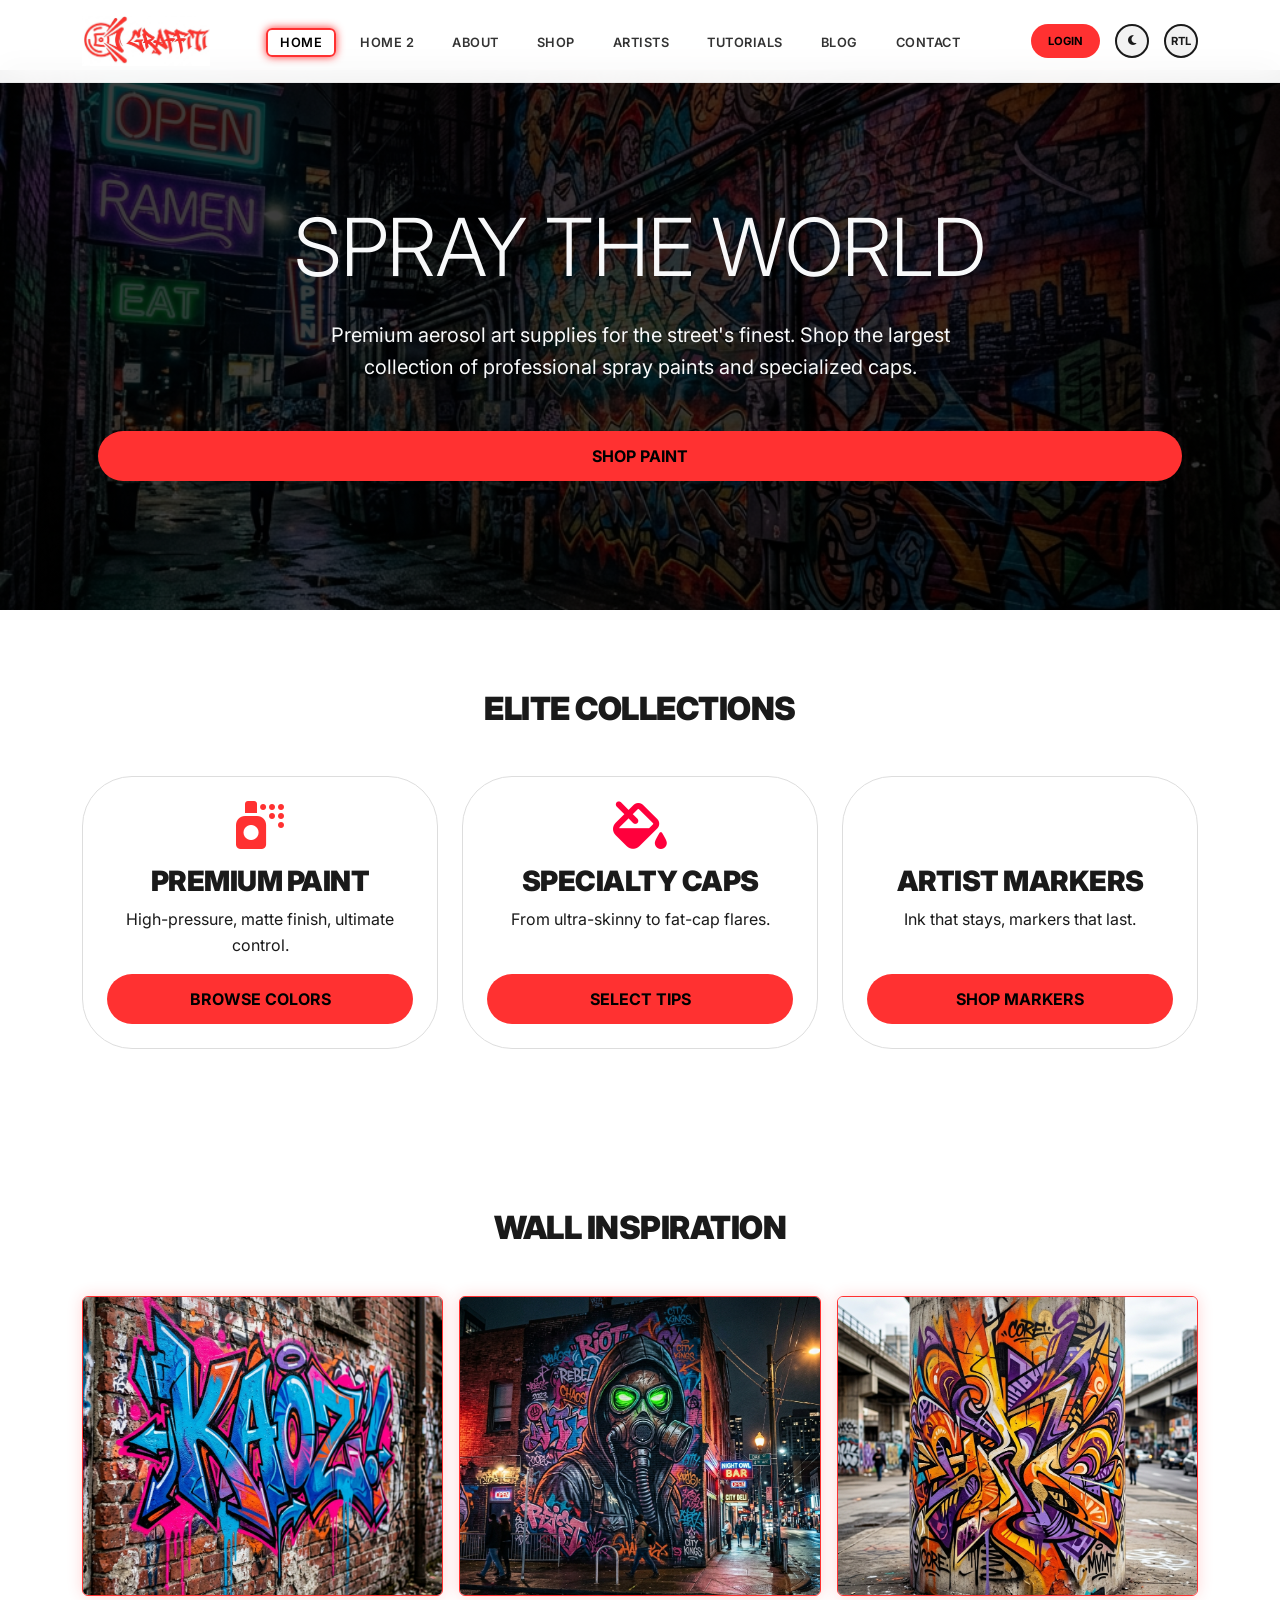
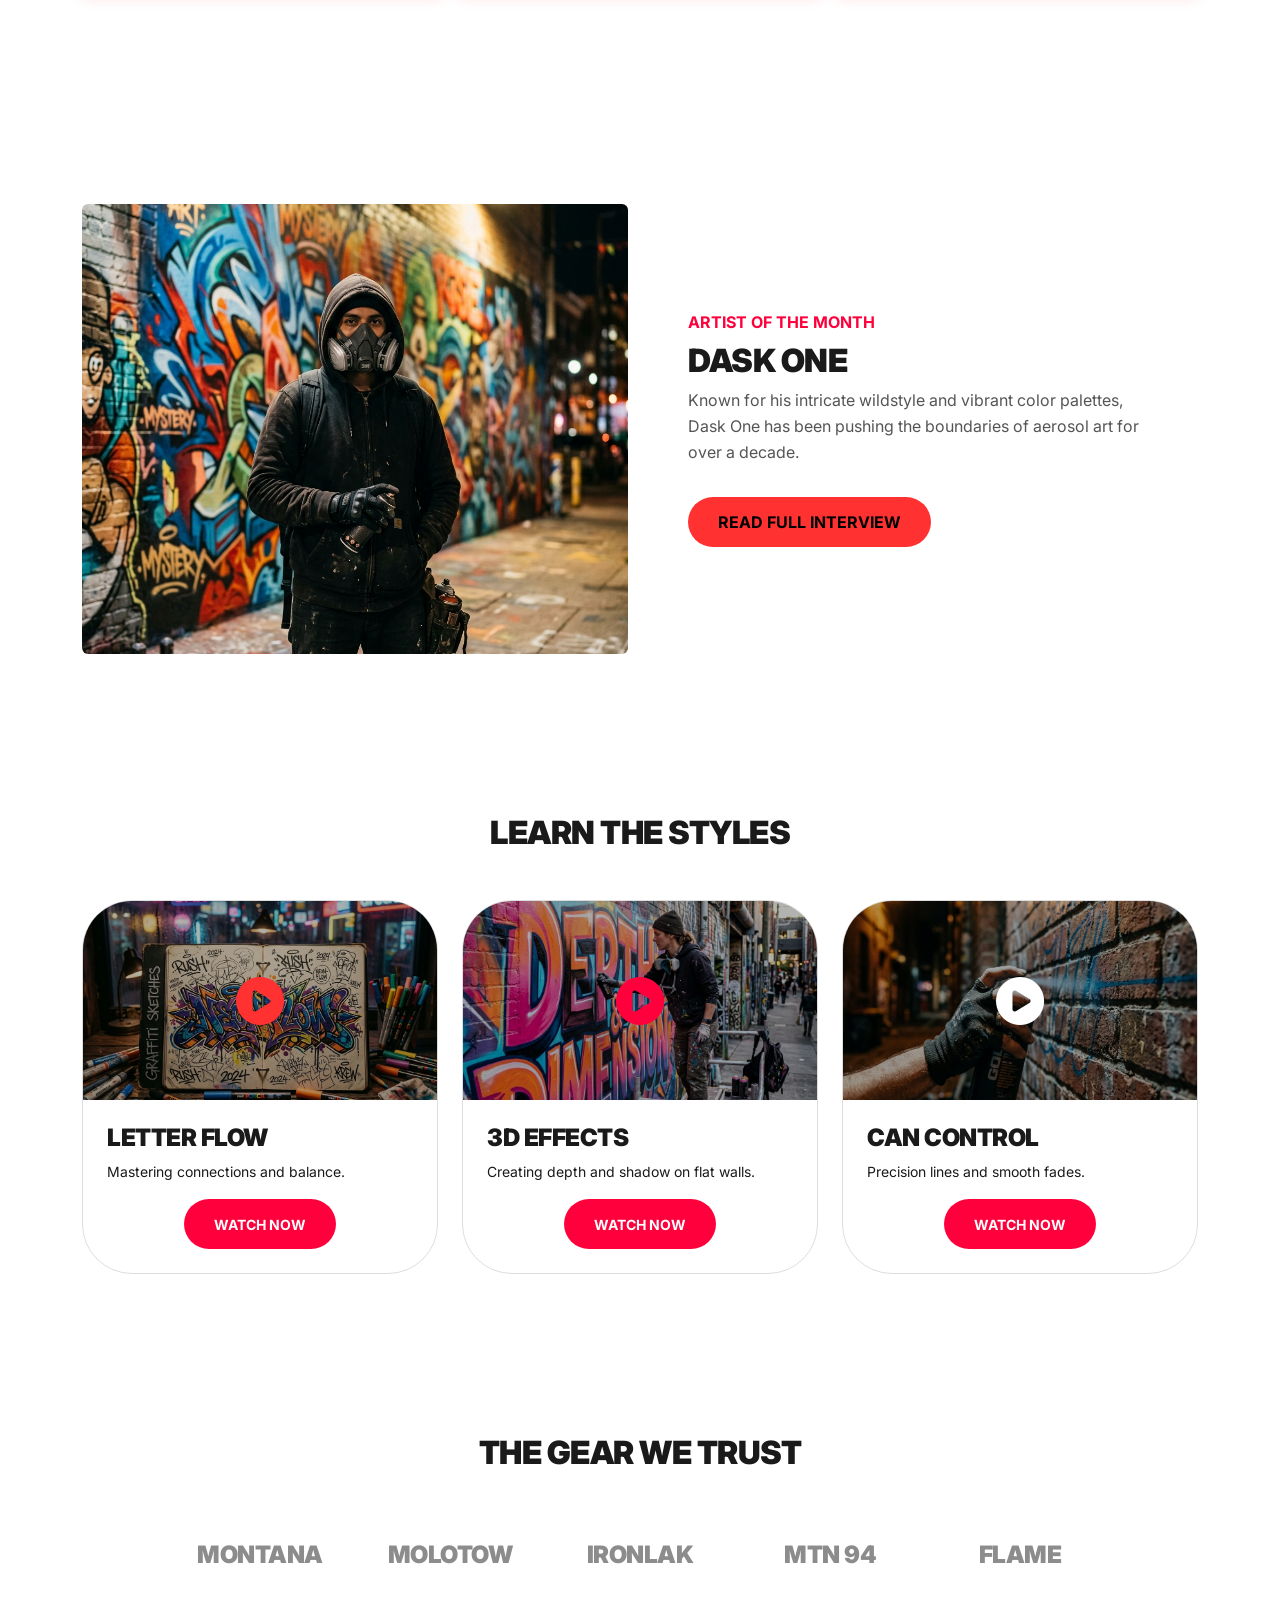
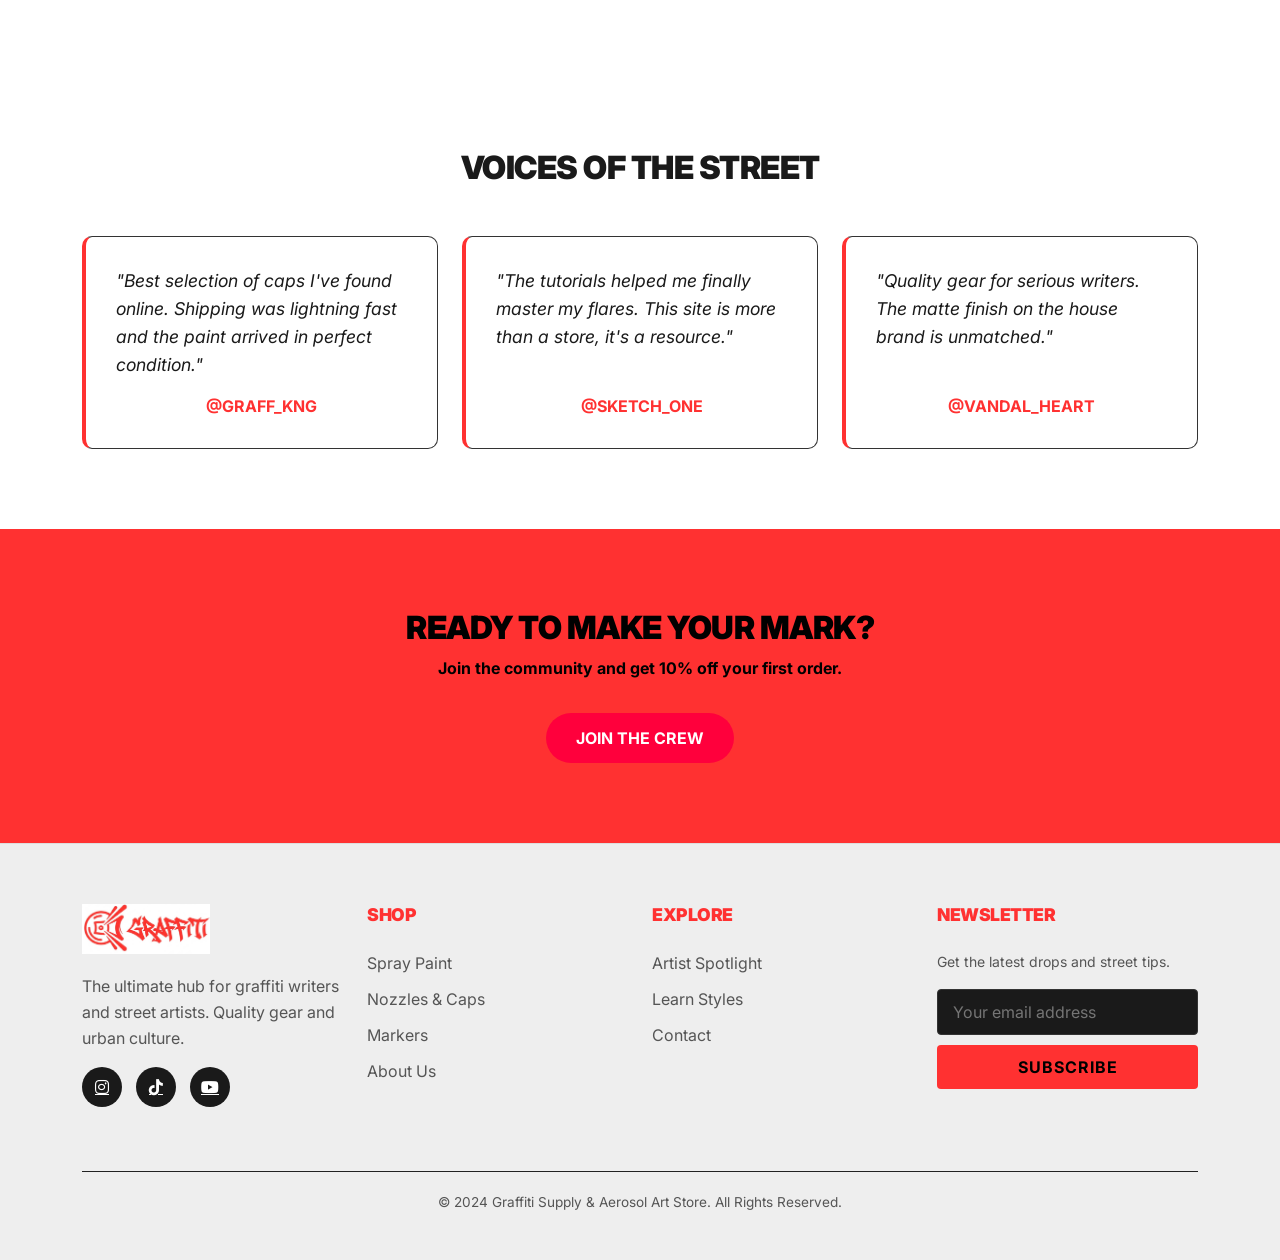
==== commit e8b8c771: "85centCreationCompleted" ====
--- a/index.html
+++ b/index.html
@@ -7,7 +7,7 @@
     <meta name="description" content="Premium graffiti and aerosol art supply store. High-quality spray paints, caps, markers, and street art inspiration.">
     
     <!-- Favicon -->
-    <link rel="icon" type="image/svg+xml" href="assets/images/favicon.svg">
+    <link rel="icon" type="image/png" href="assets/images/favicon.png">
     
     <!-- Bootstrap 5 CDN -->
     <link href="https://cdn.jsdelivr.net/npm/bootstrap@5.3.2/dist/css/bootstrap.min.css" rel="stylesheet">
@@ -34,7 +34,7 @@
     <div class="container">
         <nav>
             <a href="index.html" class="logo">
-                <img src="assets/images/logo.svg" alt="Graffiti Supply Store">
+                <img src="assets/images/logo.png" alt="Graffiti Supply Store">
             </a>
             
             <ul class="nav-desktop">
@@ -43,7 +43,7 @@
                 <li><a href="about.html">About</a></li>
                 <li><a href="products.html">Shop</a></li>
                 <li><a href="artists.html">Artists</a></li>
-                <li><a href="gallery.html">Gallery</a></li>
+
                 <li><a href="tutorials.html">Tutorials</a></li>
                 <li><a href="blog.html">Blog</a></li>
                 <li><a href="contact.html">Contact</a></li>
@@ -73,7 +73,7 @@
         <li><a href="about.html">About</a></li>
         <li><a href="products.html">Shop</a></li>
         <li><a href="artists.html">Artists</a></li>
-        <li><a href="gallery.html">Gallery</a></li>
+
         <li><a href="tutorials.html">Tutorials</a></li>
         <li><a href="blog.html">Blog</a></li>
         <li><a href="contact.html">Contact</a></li>
@@ -88,13 +88,13 @@
 
     <main>
         <!-- Hero Section -->
-        <section class="hero-section section-padding d-flex align-items-center" style="min-height: 60vh; background: linear-gradient(rgba(0,0,0,0.6), rgba(0,0,0,0.6)), url('https://images.unsplash.com/photo-1541339907198-e08756ebafe3?auto=format&fit=crop&q=80&w=2070') center/cover;">
+        <section class="hero-section section-padding d-flex align-items-center" style="min-height: 60vh; background: linear-gradient(rgba(0,0,0,0.6), rgba(0,0,0,0.6)), url('assets/images/hero-main.png') center/cover;">
             <div class="container text-center">
                 <h1 class="display-1 mb-4 animate-fade" style="color: var(--primary-neon);">Spray The World</h1>
                 <p class="lead mb-5 animate-fade text-white-force" style="max-width: 700px; margin: 0 auto;">Premium aerosol art supplies for the street's finest. Shop the largest collection of professional spray paints and specialized caps.</p>
                 <div class="d-flex flex-column flex-md-row justify-content-center gap-3 animate-fade px-3">
                     <a href="products.html" class="btn-custom btn-primary-neon w-100 w-md-auto">Shop Paint</a>
-                    <a href="gallery.html" class="btn-custom btn-secondary-neon w-100 w-md-auto">View Gallery</a>
+
                 </div>
             </div>
         </section>
@@ -106,18 +106,18 @@
                 <div class="row g-4">
                     <div class="col-md-4">
                         <div class="card-urban text-center p-4">
-                            <div class="icon-box mb-3"><i class="fas fa-spray-can fa-3x color-primary" style="color: var(--primary-neon);"></i></div>
+                            <div class="icon-box mb-3"><i class="fas fa-spray-can fa-3x" style="color: var(--primary-neon);"></i></div>
                             <h3>Premium Paint</h3>
                             <p class="text-muted">High-pressure, matte finish, ultimate control.</p>
-                            <a href="products.html" class="btn-custom btn-primary-neon w-100 mt-3">Browse Colors</a>
+                            <a href="products.html" class="btn-custom btn-primary-neon w-100 btn-push-bottom">Browse Colors</a>
                         </div>
                     </div>
                     <div class="col-md-4">
                         <div class="card-urban text-center p-4">
-                            <div class="icon-box mb-3"><i class="fas fa-fill-drip fa-3x color-secondary" style="color: var(--secondary-neon);"></i></div>
+                            <div class="icon-box mb-3"><i class="fas fa-fill-drip fa-3x" style="color: var(--secondary-neon);"></i></div>
                             <h3>Specialty Caps</h3>
                             <p class="text-muted">From ultra-skinny to fat-cap flares.</p>
-                            <a href="caps.html" class="btn-custom btn-primary-neon w-100 mt-3">Select Tips</a>
+                            <a href="caps.html" class="btn-custom btn-primary-neon w-100 btn-push-bottom">Select Tips</a>
                         </div>
                     </div>
                     <div class="col-md-4">
@@ -125,7 +125,7 @@
                             <div class="icon-box mb-3"><i class="fas fa-marker fa-3x" style="color: #fff;"></i></div>
                             <h3>Artist Markers</h3>
                             <p class="text-muted">Ink that stays, markers that last.</p>
-                            <a href="products.html" class="btn-custom btn-primary-neon w-100 mt-3">Shop Markers</a>
+                            <a href="products.html" class="btn-custom btn-primary-neon w-100 btn-push-bottom">Shop Markers</a>
                         </div>
                     </div>
                 </div>
@@ -138,17 +138,17 @@
                 <h2 class="mb-5">Wall Inspiration</h2>
                 <div class="row g-3">
                     <div class="col-6 col-md-4">
-                        <img src="https://images.unsplash.com/photo-1541339907198-e08756ebafe3?auto=format&fit=crop&q=80&w=600" class="img-fluid rounded border-neon img-height-sm" alt="Wall Art 1">
+                        <img src="assets/images/wall-1.png" class="img-fluid rounded border-neon img-height-sm" alt="Wall Art 1">
                     </div>
                     <div class="col-6 col-md-4">
-                        <img src="https://images.unsplash.com/photo-1516961642265-531546e84af2?auto=format&fit=crop&q=80&w=600" class="img-fluid rounded border-neon img-height-sm" alt="Wall Art 2">
+                        <img src="assets/images/wall-2.png" class="img-fluid rounded border-neon img-height-sm" alt="Wall Art 2">
                     </div>
                     <div class="col-6 col-md-4">
-                        <img src="https://images.unsplash.com/photo-1499781350541-7783f6c6a0c8?auto=format&fit=crop&q=80&w=600" class="img-fluid rounded border-neon img-height-sm" alt="Wall Art 3">
+                        <img src="assets/images/wall-3.png" class="img-fluid rounded border-neon img-height-sm" alt="Wall Art 3">
                     </div>
                 </div>
                 <div class="text-center mt-5">
-                    <a href="gallery.html" class="btn-custom btn-secondary-neon">Explore Full Gallery</a>
+
                 </div>
             </div>
         </section>
@@ -158,7 +158,7 @@
             <div class="container">
                 <div class="row align-items-center">
                     <div class="col-lg-6 mb-4 mb-lg-0">
-                        <img src="https://images.unsplash.com/photo-1501472312651-726afe119ff1?auto=format&fit=crop&q=80&w=800" class="img-fluid rounded img-height-md" alt="Artist Spotlight">
+                        <img src="assets/images/artist-spotlight.png" class="img-fluid rounded img-height-md" alt="Artist Spotlight">
                     </div>
                     <div class="col-lg-6 px-lg-5">
                         <span class="text-uppercase fw-bold" style="color: var(--secondary-neon);">Artist of the Month</span>
@@ -176,38 +176,47 @@
                 <h2 class="mb-5">Learn The Styles</h2>
                 <div class="row g-4">
                     <div class="col-md-4">
-                        <div class="card-urban overflow-hidden">
-                            <div class="ratio ratio-16x9 bg-dark d-flex align-items-center justify-content-center">
-                                <i class="fas fa-play-circle fa-3x color-primary" style="color: var(--primary-neon);"></i>
-                            </div>
-                            <div class="p-3">
+                        <div class="card-urban overflow-hidden h-100">
+                            <div class="ratio ratio-16x9 position-relative">
+                                <img src="assets/images/tutorial-letters.png" class="w-100 h-100 object-fit-cover" alt="Letter Flow">
+                                <div class="position-absolute top-0 start-0 w-100 h-100 d-flex align-items-center justify-content-center" style="background: rgba(0,0,0,0.3);">
+                                    <i class="fas fa-play-circle fa-3x" style="color: var(--primary-neon);"></i>
+                                </div>
+                            </div>
+                            <div class="p-4 d-flex flex-column flex-grow-1">
                                 <h4 class="text-start">Letter Flow</h4>
                                 <p class="small text-muted">Mastering connections and balance.</p>
-                                <a href="tutorials.html" class="btn btn-sm btn-secondary-neon mt-2">Watch Now</a>
-                            </div>
-                        </div>
-                    </div>
-                    <div class="col-md-4">
-                        <div class="card-urban overflow-hidden">
-                            <div class="ratio ratio-16x9 bg-dark d-flex align-items-center justify-content-center">
-                                <i class="fas fa-play-circle fa-3x color-secondary" style="color: var(--secondary-neon);"></i>
-                            </div>
-                            <div class="p-3">
+                                <a href="tutorials.html" class="btn btn-sm btn-secondary-neon btn-push-bottom">Watch Now</a>
+                            </div>
+                        </div>
+                    </div>
+                    <div class="col-md-4">
+                        <div class="card-urban overflow-hidden h-100">
+                            <div class="ratio ratio-16x9 position-relative">
+                                <img src="assets/images/tutorial-3d.png" class="w-100 h-100 object-fit-cover" alt="3D Effects">
+                                <div class="position-absolute top-0 start-0 w-100 h-100 d-flex align-items-center justify-content-center" style="background: rgba(0,0,0,0.3);">
+                                    <i class="fas fa-play-circle fa-3x" style="color: var(--secondary-neon);"></i>
+                                </div>
+                            </div>
+                            <div class="p-4 d-flex flex-column flex-grow-1">
                                 <h4 class="text-start">3D Effects</h4>
                                 <p class="small text-muted">Creating depth and shadow on flat walls.</p>
-                                <a href="tutorials.html" class="btn btn-sm btn-secondary-neon mt-2">Watch Now</a>
-                            </div>
-                        </div>
-                    </div>
-                    <div class="col-md-4">
-                        <div class="card-urban overflow-hidden">
-                            <div class="ratio ratio-16x9 bg-dark d-flex align-items-center justify-content-center">
-                                <i class="fas fa-play-circle fa-3x" style="color: #fff;"></i>
-                            </div>
-                            <div class="p-3">
+                                <a href="tutorials.html" class="btn btn-sm btn-secondary-neon btn-push-bottom">Watch Now</a>
+                            </div>
+                        </div>
+                    </div>
+                    <div class="col-md-4">
+                        <div class="card-urban overflow-hidden h-100">
+                            <div class="ratio ratio-16x9 position-relative">
+                                <img src="assets/images/tutorial-control.png" class="w-100 h-100 object-fit-cover" alt="Can Control">
+                                <div class="position-absolute top-0 start-0 w-100 h-100 d-flex align-items-center justify-content-center" style="background: rgba(0,0,0,0.3);">
+                                    <i class="fas fa-play-circle fa-3x" style="color: #fff;"></i>
+                                </div>
+                            </div>
+                            <div class="p-4 d-flex flex-column flex-grow-1">
                                 <h4 class="text-start">Can Control</h4>
                                 <p class="small text-muted">Precision lines and smooth fades.</p>
-                                <a href="tutorials.html" class="btn btn-sm btn-secondary-neon mt-2">Watch Now</a>
+                                <a href="tutorials.html" class="btn btn-sm btn-secondary-neon btn-push-bottom">Watch Now</a>
                             </div>
                         </div>
                     </div>
@@ -282,7 +291,7 @@
             <div class="row">
                 <div class="col-lg-3 mb-4">
                     <div class="footer-logo">
-                        <img src="assets/images/logo.svg" alt="Graffiti Supply Store">
+                        <img src="assets/images/logo.png" alt="Graffiti Supply Store">
                     </div>
                     <p class="text-muted">The ultimate hub for graffiti writers and street artists. Quality gear and urban culture.</p>
                     <div class="social-icons">
@@ -301,7 +310,7 @@
                 <div class="col-lg-3 col-6 mb-4">
                     <h5 class="footer-heading">EXPLORE</h5>
                     <a href="artists.html" class="footer-link">Artist Spotlight</a>
-                    <a href="gallery.html" class="footer-link">Wall Gallery</a>
+
                     <a href="tutorials.html" class="footer-link">Learn Styles</a>
                     <a href="contact.html" class="footer-link">Contact</a>
                 </div>
--- a/assets/css/style.css
+++ b/assets/css/style.css
@@ -141,6 +141,10 @@
     background-color: rgba(0, 0, 0, 0.05);
 }
 
+.btn-push-bottom {
+    margin-top: auto !important;
+}
+
 [data-theme="light"] .btn-secondary-neon:hover {
     background-color: #000;
     color: var(--secondary-neon);
@@ -152,12 +156,40 @@
 }
 
 /* Cards */
-.card-urban {
+.card-urban, 
+.testimonial-card,
+.learning-path-card {
     background-color: var(--bg-card);
     border-radius: var(--border-radius);
     border: 1px solid #333;
     transition: var(--transition-smooth);
     overflow: hidden;
+    display: flex !important;
+    flex-direction: column !important;
+    height: 100%;
+}
+
+/* Ensure content areas inside cards grow and act as flex columns */
+.card-urban > div[class*="p-"],
+.card-urban > .card-body,
+.learning-path-card {
+    flex-grow: 1;
+    display: flex;
+    flex-direction: column;
+}
+
+/* Push the last primary action (button or link) to the bottom and center it */
+.card-urban .btn:last-child,
+.card-urban .btn-custom:last-child,
+.card-urban a[class*="btn"]:last-child,
+.card-urban .read-more-link:last-child,
+.learning-path-card a:last-child,
+.testimonial-author,
+.btn-push-bottom {
+    margin-top: auto !important;
+    margin-left: auto !important;
+    margin-right: auto !important;
+    width: fit-content;
 }
 
 .card-urban:hover {
@@ -255,6 +287,71 @@
     top: 0; left: 0; width: 100%; height: 100%;
     background: rgba(0,0,0,0.4);
     z-index: 1;
+}
+
+.contact-hero {
+    position: relative;
+    padding: 120px 0;
+    background-image: linear-gradient(rgba(10, 10, 10, 0.8), rgba(10, 10, 10, 0.8)), url('../images/mural-wall.png');
+    background-size: cover;
+    background-position: center;
+    background-attachment: fixed;
+    border-bottom: 1px solid rgba(255, 49, 49, 0.3);
+}
+
+.contact-hero .container {
+    position: relative;
+    z-index: 2;
+}
+
+/* Ensure contact hero elements stay visible in Light Mode */
+[data-theme="light"] .contact-hero h1,
+[data-theme="light"] .contact-hero h2,
+[data-theme="light"] .contact-hero h3,
+[data-theme="light"] .contact-hero p,
+[data-theme="light"] .contact-hero li {
+    color: #ffffff !important;
+}
+
+[data-theme="light"] .contact-hero .card-urban {
+    background: rgba(10, 10, 10, 0.8) !important;
+    backdrop-filter: blur(15px);
+    border-color: rgba(255, 255, 255, 0.1) !important;
+}
+
+[data-theme="light"] .contact-hero .form-label {
+    color: rgba(255, 255, 255, 0.8) !important;
+}
+
+[data-theme="light"] .contact-hero .form-control-urban {
+    background: rgba(255, 255, 255, 0.1) !important;
+    color: #ffffff !important;
+    border-color: rgba(255, 255, 255, 0.2) !important;
+}
+
+[data-theme="light"] .contact-hero .form-control-urban::placeholder {
+    color: rgba(255, 255, 255, 0.5) !important;
+}
+
+.contact-hero h1 {
+    font-size: clamp(3rem, 8vw, 5rem);
+    color: #ffffff !important;
+    text-shadow: 0 0 30px rgba(255, 49, 49, 0.6);
+    margin-bottom: 2rem !important;
+    font-weight: 900;
+}
+
+.form-control-urban::placeholder {
+    color: rgba(255, 255, 255, 0.5) !important;
+    opacity: 1; /* Firefox */
+}
+
+.bg-dark-glass {
+    background: rgba(10, 10, 10, 0.7);
+    backdrop-filter: blur(15px);
+    -webkit-backdrop-filter: blur(15px);
+    border: 1px solid rgba(255, 255, 255, 0.1);
+    box-shadow: 0 10px 30px rgba(0, 0, 0, 0.5);
 }
 
 .hero-section .container {
@@ -293,6 +390,31 @@
 .brand-logo-box:hover {
     filter: grayscale(0%);
     opacity: 1;
+}
+
+/* Form Controls Urban */
+.form-control-urban {
+    background: rgba(255, 255, 255, 0.08) !important;
+    border: 1px solid rgba(255, 255, 255, 0.2) !important;
+    color: white !important;
+    border-radius: 10px !important;
+    padding: 12px 15px !important;
+    transition: var(--transition-smooth);
+}
+
+.form-control-urban:focus {
+    background: rgba(255, 255, 255, 0.12) !important;
+    border-color: var(--primary-neon) !important;
+    box-shadow: 0 0 15px rgba(255, 49, 49, 0.3) !important;
+    outline: none;
+}
+
+.contact-hero .form-label {
+    color: rgba(255, 255, 255, 0.8) !important;
+    font-weight: 600;
+    letter-spacing: 0.5px;
+    text-transform: uppercase;
+    font-size: 0.85rem;
 }
 
 /* Animations */
@@ -484,3 +606,104 @@
     padding-left: 0;
     padding-right: 1.5em;
 }
+
+/* --- Tutorials Page Enhancements --- */
+.tutorial-video-container {
+    position: relative;
+    overflow: hidden;
+    cursor: pointer;
+}
+
+.tutorial-video-container img {
+    width: 100%;
+    height: 100%;
+    object-fit: cover;
+    transition: var(--transition-smooth);
+}
+
+.tutorial-video-container:hover img {
+    transform: scale(1.1);
+    filter: brightness(0.6);
+}
+
+.tutorial-play-overlay {
+    position: absolute;
+    top: 0;
+    left: 0;
+    width: 100%;
+    height: 100%;
+    display: flex;
+    align-items: center;
+    justify-content: center;
+    background: rgba(0, 0, 0, 0.3);
+    transition: var(--transition-smooth);
+    z-index: 2;
+}
+
+.tutorial-video-container:hover .tutorial-play-overlay {
+    background: rgba(0, 0, 0, 0.1);
+}
+
+.tutorial-video-container i {
+    transition: var(--transition-smooth);
+    text-shadow: 0 0 20px rgba(0, 0, 0, 0.5);
+}
+
+.tutorial-video-container:hover i {
+    transform: scale(1.2);
+    color: #fff !important;
+}
+
+.learning-path-card {
+    position: relative;
+    z-index: 1;
+}
+
+.learning-path-card::before {
+    content: '';
+    position: absolute;
+    top: 0;
+    left: 0;
+    width: 100%;
+    height: 100%;
+    background-image: var(--card-bg-image);
+    background-size: cover;
+    background-position: center;
+    opacity: 0.1;
+    z-index: -1;
+    transition: var(--transition-smooth);
+}
+
+.learning-path-card:hover::before {
+    opacity: 0.2;
+}
+/* --- Blog Page Enhancements --- */
+.blog-card-img-container {
+    overflow: hidden;
+}
+
+.blog-card-img-container img {
+    width: 100%;
+    height: 100%;
+    object-fit: cover;
+    transition: var(--transition-smooth);
+}
+
+.card-urban:hover .blog-card-img-container img {
+    transform: scale(1.05);
+}
+
+.blog-category-link {
+    display: block;
+    padding: 8px 0;
+    color: var(--text-muted);
+    text-decoration: none;
+    transition: var(--transition-smooth);
+    border-bottom: 1px solid rgba(255, 255, 255, 0.05);
+}
+
+.blog-category-link:hover {
+    color: var(--primary-neon);
+    padding-left: 5px;
+    border-bottom-color: var(--primary-neon);
+}
--- a/assets/css/headers.css
+++ b/assets/css/headers.css
@@ -1,14 +1,14 @@
 /* Custom Header & Hamburger Menu - Based on User Guide */
 
 /* Sticky Header */
-header { 
-    position: fixed; 
-    top: 0; 
-    width: 100%; 
-    z-index: 1000; 
-    background: var(--bg-dark); 
-    padding: 1rem 0; 
-    border-bottom: 1px solid rgba(128, 128, 128, 0.1); 
+header {
+    position: fixed;
+    top: 0;
+    width: 100%;
+    z-index: 1000;
+    background: var(--bg-dark);
+    padding: 1rem 0;
+    border-bottom: 1px solid rgba(128, 128, 128, 0.1);
     transition: var(--transition-smooth);
     backdrop-filter: blur(15px);
 }
@@ -19,26 +19,25 @@
 }
 
 /* Navigation Layout */
-nav { 
-    display: flex; 
-    justify-content: space-between; 
-    align-items: center; 
-    max-width: 1300px;
-    margin: 0 auto;
-    padding: 0 20px;
-    flex-wrap: nowrap; /* Prevent wrapping on mobile */
+nav {
+    display: flex;
+    justify-content: space-between;
+    align-items: center;
+    flex-wrap: nowrap;
+    padding: 0;
+    /* Prevent wrapping on mobile */
 }
 
 .logo img {
-    height: 38px;
+    height: 50px;
     width: auto;
 }
 
-.nav-desktop { 
-    display: flex; 
-    gap: 10px; 
+.nav-desktop {
+    display: flex;
+    gap: 10px;
     list-style: none;
-    margin: 0 20px; 
+    margin: 0 20px;
     padding: 0;
     white-space: nowrap;
 }
@@ -57,7 +56,8 @@
     border-radius: 6px;
 }
 
-.nav-desktop li a:hover, .nav-desktop li a.active {
+.nav-desktop li a:hover,
+.nav-desktop li a.active {
     opacity: 1;
     color: var(--primary-neon);
     border-color: var(--primary-neon);
@@ -81,7 +81,8 @@
     display: inline-flex !important;
 }
 
-#theme-toggle, #rtl-toggle {
+#theme-toggle,
+#rtl-toggle {
     width: 34px !important;
     height: 34px !important;
     padding: 0 !important;
@@ -93,15 +94,17 @@
 }
 
 @media (max-width: 1100px) {
-    .header-login-btn { display: none !important; }
+    .header-login-btn {
+        display: none !important;
+    }
 }
 
 /* Hamburger Icon Styles */
-.hamburger { 
-    display: none; 
-    flex-direction: column; 
-    gap: 6px; 
-    cursor: pointer; 
+.hamburger {
+    display: none;
+    flex-direction: column;
+    gap: 6px;
+    cursor: pointer;
     padding: 5px;
     border: 1px solid rgba(128, 128, 128, 0.2);
     border-radius: 8px;
@@ -112,10 +115,10 @@
     border-color: var(--primary-neon);
 }
 
-.hamburger span { 
-    width: 24px; 
-    height: 2px; 
-    background: var(--primary-neon); 
+.hamburger span {
+    width: 24px;
+    height: 2px;
+    background: var(--primary-neon);
     border-radius: 2px;
     transition: var(--transition-smooth);
 }
@@ -129,32 +132,32 @@
 }
 
 /* Mobile Offcanvas Menu */
-.mobile-offcanvas { 
-    position: fixed; 
-    top: 0; 
-    right: -100%; 
-    width: 320px; 
-    height: 100vh; 
-    background: var(--bg-card); 
-    z-index: 2000; 
-    transition: 0.4s cubic-bezier(0.4, 0, 0.2, 1); 
-    visibility: hidden; 
-    opacity: 0; 
-    padding: 30px; 
-    box-shadow: -10px 0 30px rgba(0,0,0,0.5);
+.mobile-offcanvas {
+    position: fixed;
+    top: 0;
+    right: -100%;
+    width: 320px;
+    height: 100vh;
+    background: var(--bg-card);
+    z-index: 2000;
+    transition: 0.4s cubic-bezier(0.4, 0, 0.2, 1);
+    visibility: hidden;
+    opacity: 0;
+    padding: 30px;
+    box-shadow: -10px 0 30px rgba(0, 0, 0, 0.5);
     display: flex;
     flex-direction: column;
 }
 
-.mobile-offcanvas.active { 
-    right: 0; 
-    visibility: visible; 
-    opacity: 1; 
+.mobile-offcanvas.active {
+    right: 0;
+    visibility: visible;
+    opacity: 1;
 }
 
 [data-theme="light"] .mobile-offcanvas {
     background: #ffffff;
-    box-shadow: -10px 0 30px rgba(0,0,0,0.1);
+    box-shadow: -10px 0 30px rgba(0, 0, 0, 0.1);
 }
 
 .offcanvas-header {
@@ -178,23 +181,23 @@
 }
 
 /* Backdrop Overlay */
-.mobile-offcanvas-overlay { 
-    position: fixed; 
-    top: 0; 
-    left: 0; 
-    width: 100%; 
-    height: 100%; 
-    background: rgba(0,0,0,0.7); 
-    z-index: 1900; 
-    opacity: 0; 
-    visibility: hidden; 
-    transition: 0.3s; 
+.mobile-offcanvas-overlay {
+    position: fixed;
+    top: 0;
+    left: 0;
+    width: 100%;
+    height: 100%;
+    background: rgba(0, 0, 0, 0.7);
+    z-index: 1900;
+    opacity: 0;
+    visibility: hidden;
+    transition: 0.3s;
     backdrop-filter: blur(8px);
 }
 
-.mobile-offcanvas-overlay.active { 
-    opacity: 1; 
-    visibility: visible; 
+.mobile-offcanvas-overlay.active {
+    opacity: 1;
+    visibility: visible;
 }
 
 .mobile-nav {
@@ -220,7 +223,8 @@
     transition: var(--transition-smooth);
 }
 
-.mobile-nav a:hover, .mobile-nav a.active {
+.mobile-nav a:hover,
+.mobile-nav a.active {
     color: var(--primary-neon);
     padding-left: 15px;
 }
@@ -242,24 +246,31 @@
 
 /* Responsive Switch (Breakpoint) */
 @media (max-width: 1100px) {
-    .nav-desktop { display: none !important; }
-    .hamburger { display: flex !important; }
+    .nav-desktop {
+        display: none !important;
+    }
+
+    .hamburger {
+        display: flex !important;
+    }
 }
 
 @media (max-width: 450px) {
     nav {
-        padding: 0 10px;
+        padding: 0;
     }
 
     .logo img {
-        height: 30px;
+        width: 127.72px;
+        height: 50px;
     }
 
     .header-actions {
         gap: 6px;
     }
 
-    .btn-icon, .btn-outline {
+    .btn-icon,
+    .btn-outline {
         width: 32px !important;
         height: 32px !important;
         font-size: 0.65rem !important;
@@ -285,16 +296,18 @@
     .logo img {
         height: 26px;
     }
-    
+
     .header-actions {
         gap: 4px;
     }
 
     .header-actions button:last-of-type {
-        display: none; /* Hide RTL on extremely small screens if it overflows, or just keep gap minimal */
-    }
+        display: none;
+        /* Hide RTL on extremely small screens if it overflows, or just keep gap minimal */
+    }
+
     /* Better: just keep them all but smaller */
     .header-actions button:last-of-type {
-        display: flex; 
-    }
-}
+        display: flex;
+    }
+}
--- a/assets/css/footers.css
+++ b/assets/css/footers.css
@@ -6,7 +6,7 @@
 }
 
 .footer-logo img {
-    height: 40px;
+    height: 50px;
     margin-bottom: 20px;
 }
 
@@ -14,7 +14,8 @@
     color: var(--primary-neon);
     font-size: 1.1rem;
     margin-bottom: 25px;
-    text-align: left; /* Exception for footer columns */
+    text-align: left;
+    /* Exception for footer columns */
 }
 
 .footer-link {
@@ -38,7 +39,8 @@
     height: 40px;
     border-radius: 50%;
     background-color: #1a1a1a;
-    color: #FFFFFF !important; /* Force white color for visibility */
+    color: #FFFFFF !important;
+    /* Force white color for visibility */
     margin-right: 10px;
     transition: var(--transition-smooth);
 }
@@ -98,3 +100,10 @@
     transform: translateY(-2px);
     box-shadow: 0 5px 15px rgba(255, 49, 49, 0.3);
 }
+
+@media (max-width: 450px) {
+    .footer-logo img {
+        width: 127.72px;
+        height: 50px;
+    }
+}
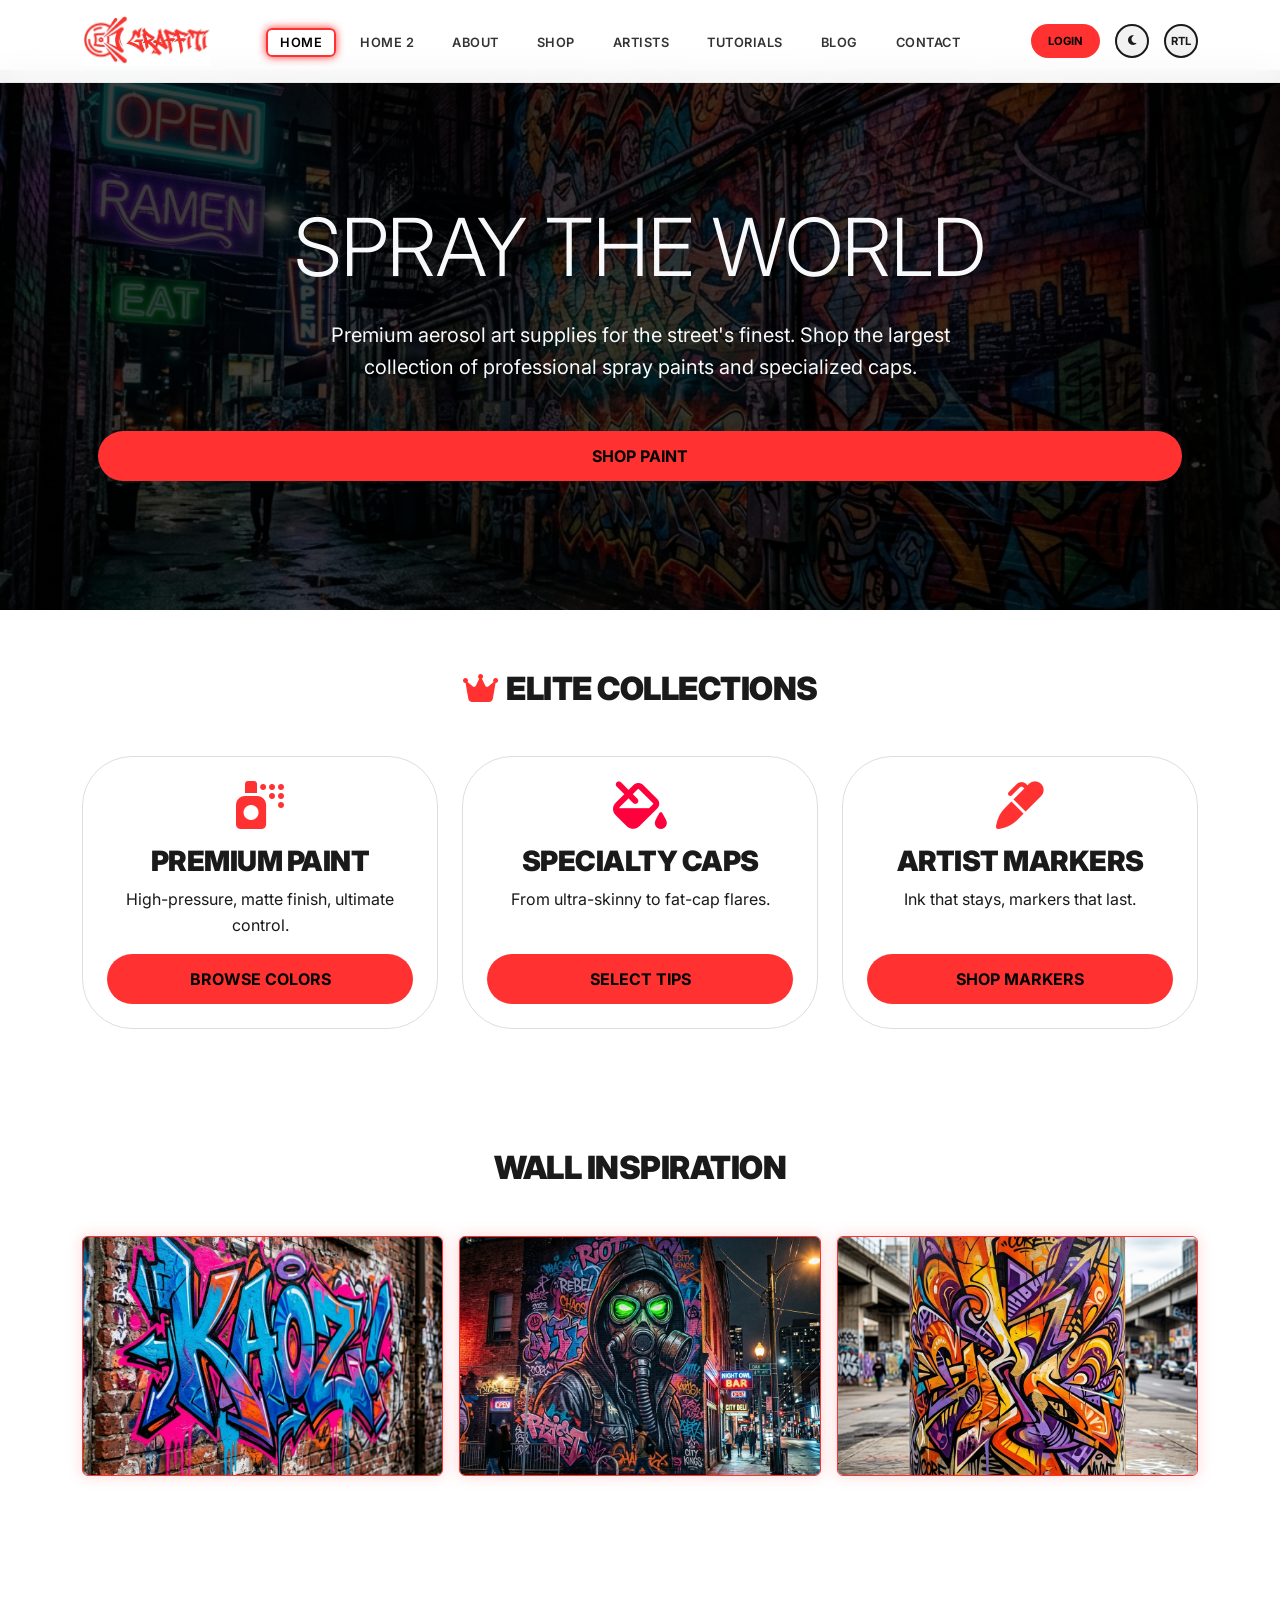
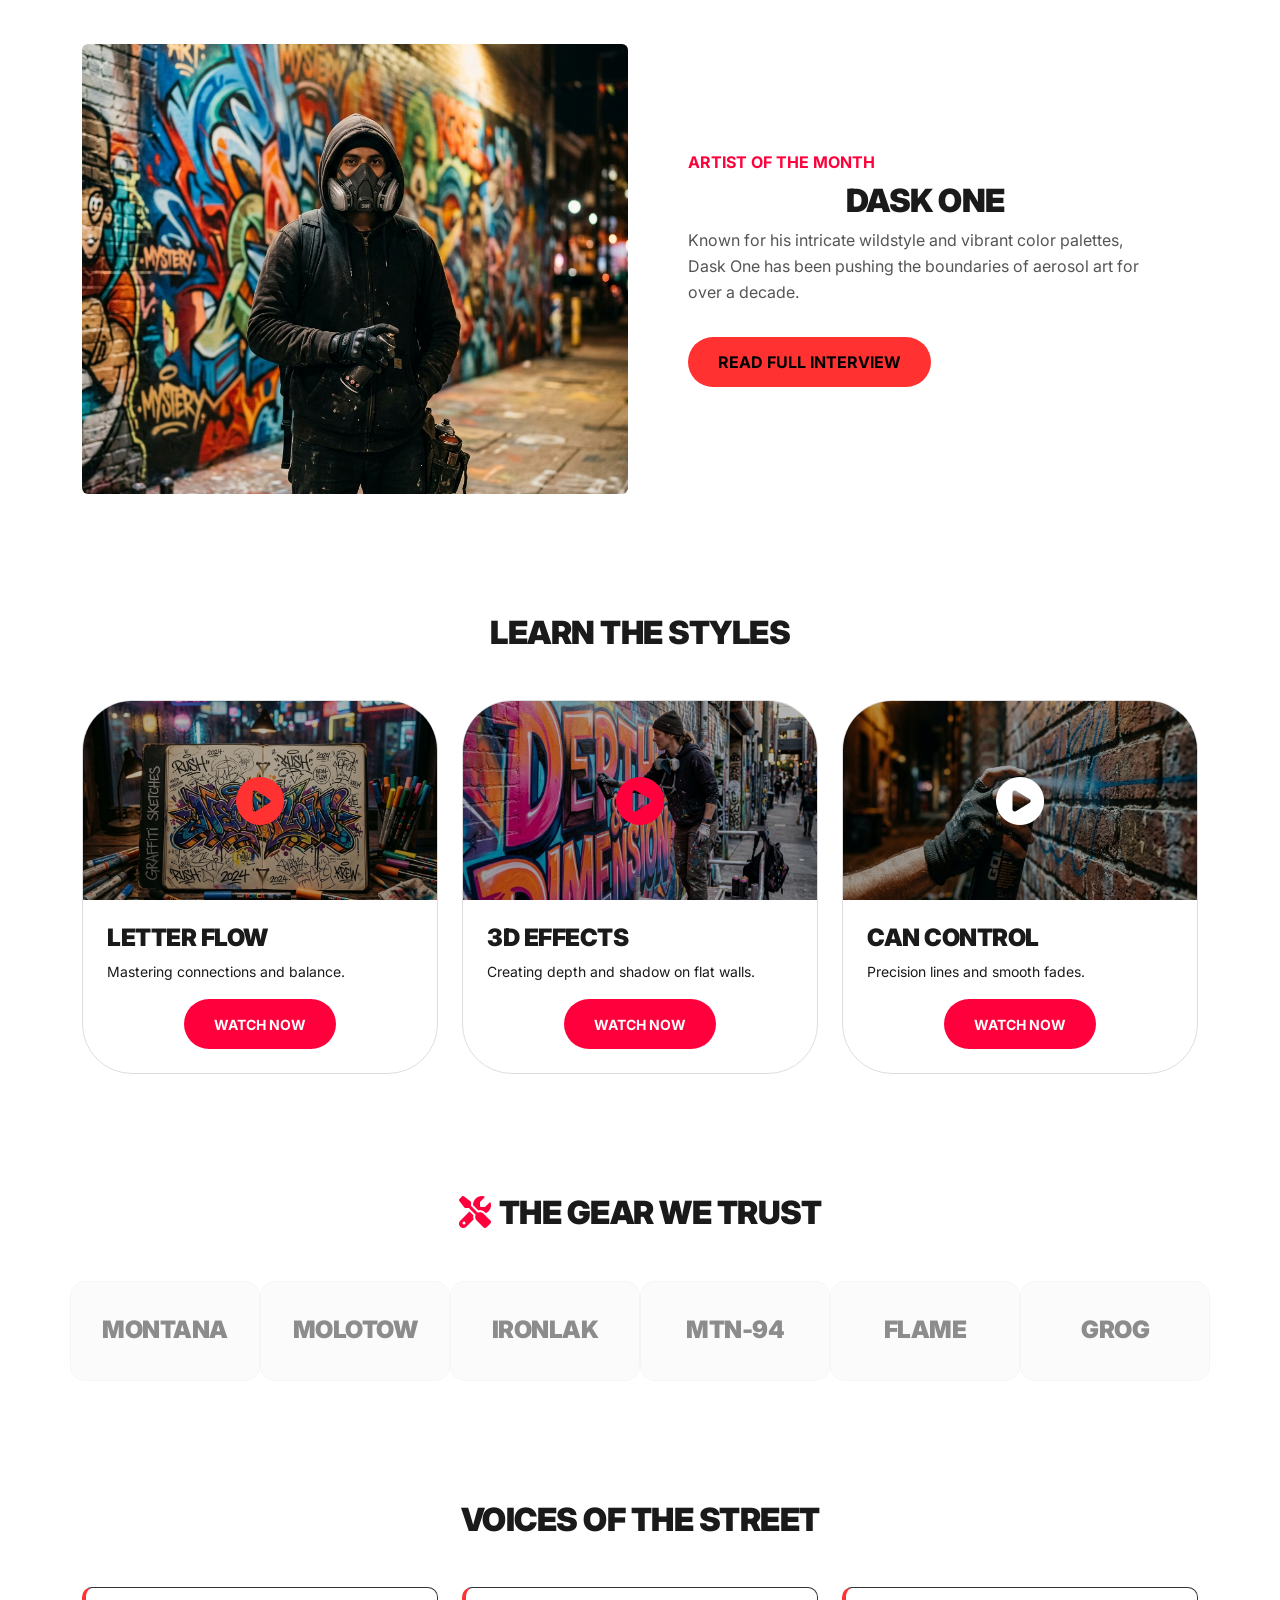
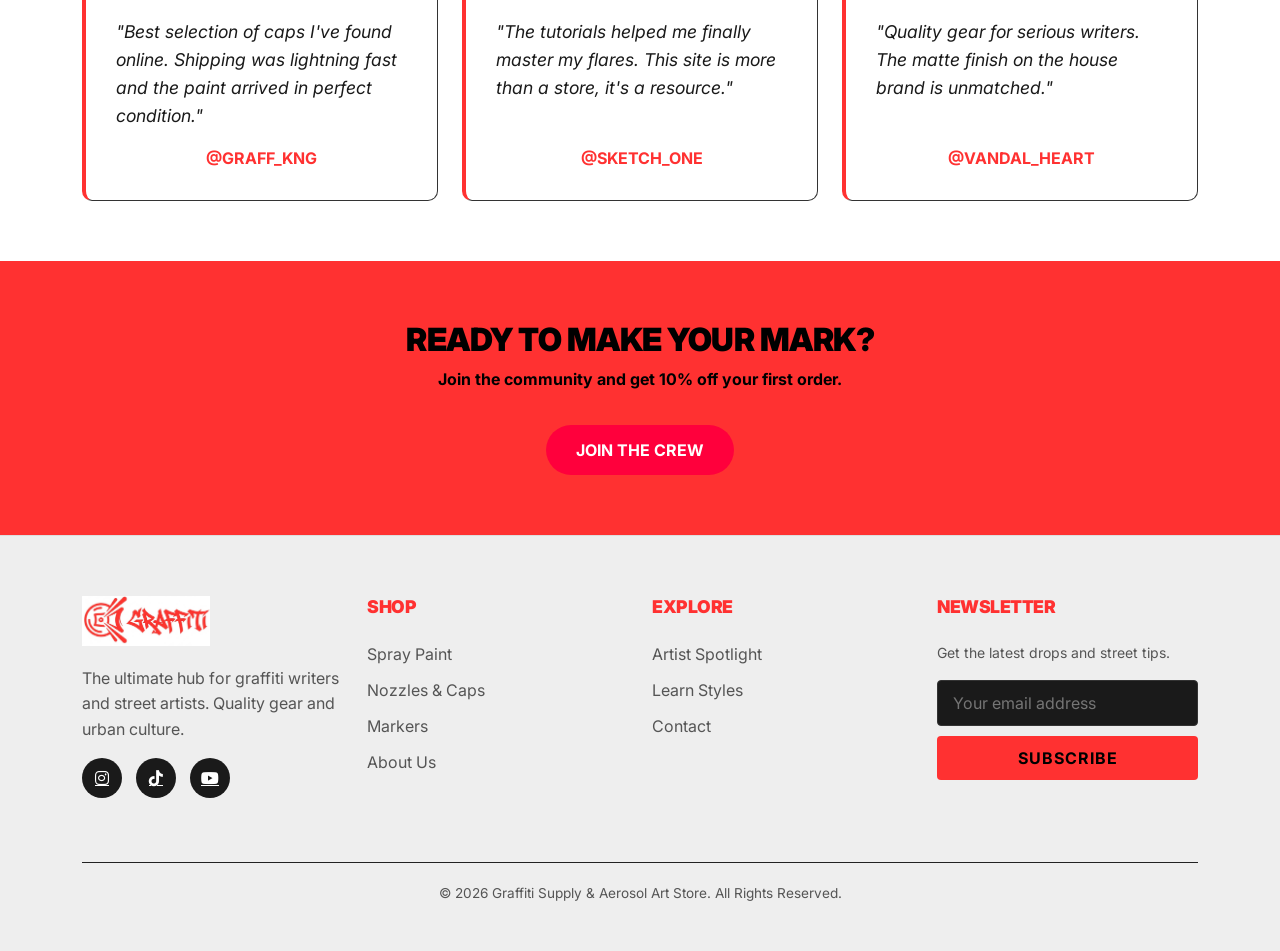
==== commit c5bfd8a1: "interCorrections1" ====
--- a/index.html
+++ b/index.html
@@ -1,25 +1,27 @@
 <!DOCTYPE html>
 <html lang="en" data-theme="dark" dir="ltr">
+
 <head>
     <meta charset="UTF-8">
     <meta name="viewport" content="width=device-width, initial-scale=1.0">
     <title>Graffiti Supply & Aerosol Art Store | Premium Street Art Gear</title>
-    <meta name="description" content="Premium graffiti and aerosol art supply store. High-quality spray paints, caps, markers, and street art inspiration.">
-    
+    <meta name="description"
+        content="Premium graffiti and aerosol art supply store. High-quality spray paints, caps, markers, and street art inspiration.">
+
     <!-- Favicon -->
     <link rel="icon" type="image/png" href="assets/images/favicon.png">
-    
+
     <!-- Bootstrap 5 CDN -->
     <link href="https://cdn.jsdelivr.net/npm/bootstrap@5.3.2/dist/css/bootstrap.min.css" rel="stylesheet">
-    
+
     <!-- Google Fonts -->
     <link rel="preconnect" href="https://fonts.googleapis.com">
     <link rel="preconnect" href="https://fonts.gstatic.com" crossorigin>
     <link href="https://fonts.googleapis.com/css2?family=Inter:wght@400;700;900&display=swap" rel="stylesheet">
-    
+
     <!-- Font Awesome -->
     <link rel="stylesheet" href="https://cdnjs.cloudflare.com/ajax/libs/font-awesome/6.4.2/css/all.min.css">
-    
+
     <!-- Custom CSS -->
     <link rel="stylesheet" href="assets/css/style.css">
     <link rel="stylesheet" href="assets/css/headers.css">
@@ -27,71 +29,76 @@
     <link rel="stylesheet" href="assets/css/dark-mode.css">
     <link rel="stylesheet" href="assets/css/rtl.css">
 </head>
+
 <body class="texture-bg">
 
     <!-- Header / Navbar -->
     <header>
-    <div class="container">
-        <nav>
-            <a href="index.html" class="logo">
-                <img src="assets/images/logo.png" alt="Graffiti Supply Store">
-            </a>
-            
-            <ul class="nav-desktop">
-                <li><a href="index.html" class="active">Home</a></li>
-                <li><a href="home-2.html">Home 2</a></li>
-                <li><a href="about.html">About</a></li>
-                <li><a href="products.html">Shop</a></li>
-                <li><a href="artists.html">Artists</a></li>
-
-                <li><a href="tutorials.html">Tutorials</a></li>
-                <li><a href="blog.html">Blog</a></li>
-                <li><a href="contact.html">Contact</a></li>
-            </ul>
-
-            <div class="header-actions">
-                <a href="login.html" class="btn btn-sm btn-primary-neon header-login-btn">Login</a>
-                <button class="btn btn-sm btn-outline" id="theme-toggle" title="Toggle Theme"><i class="fas fa-moon"></i></button>
-                <button class="btn btn-sm btn-outline" id="rtl-toggle" title="Toggle RTL">RTL</button>
-                <div class="hamburger">
-                    <span></span>
-                    <span></span>
-                    <span></span>
-                </div>
-            </div>
-        </nav>
+        <div class="container">
+            <nav>
+                <a href="index.html" class="logo">
+                    <img src="assets/images/logo.png" alt="Graffiti Supply Store">
+                </a>
+
+                <ul class="nav-desktop">
+                    <li><a href="index.html" class="active">Home</a></li>
+                    <li><a href="home-2.html">Home 2</a></li>
+                    <li><a href="about.html">About</a></li>
+                    <li><a href="products.html">Shop</a></li>
+                    <li><a href="artists.html">Artists</a></li>
+
+                    <li><a href="tutorials.html">Tutorials</a></li>
+                    <li><a href="blog.html">Blog</a></li>
+                    <li><a href="contact.html">Contact</a></li>
+                </ul>
+
+                <div class="header-actions">
+                    <a href="login.html" class="btn btn-sm btn-primary-neon header-login-btn">Login</a>
+                    <button class="btn btn-sm btn-outline" id="theme-toggle" title="Toggle Theme"><i
+                            class="fas fa-moon"></i></button>
+                    <button class="btn btn-sm btn-outline" id="rtl-toggle" title="Toggle RTL">RTL</button>
+                    <div class="hamburger">
+                        <span></span>
+                        <span></span>
+                        <span></span>
+                    </div>
+                </div>
+            </nav>
+        </div>
+    </header>
+
+    <div class="mobile-offcanvas">
+        <div class="offcanvas-header">
+            <span class="close-menu" style="cursor:pointer; font-size: 2rem;">&times;</span>
+        </div>
+        <ul class="mobile-nav">
+            <li><a href="index.html" class="active">Home</a></li>
+            <li><a href="home-2.html">Home 2</a></li>
+            <li><a href="about.html">About</a></li>
+            <li><a href="products.html">Shop</a></li>
+            <li><a href="artists.html">Artists</a></li>
+
+            <li><a href="tutorials.html">Tutorials</a></li>
+            <li><a href="blog.html">Blog</a></li>
+            <li><a href="contact.html">Contact</a></li>
+        </ul>
+        <div class="auth-btn-container">
+            <a href="login.html" class="btn btn-sm btn-primary-neon w-100">Login</a>
+        </div>
     </div>
-</header>
-
-<div class="mobile-offcanvas">
-    <div class="offcanvas-header">
-        <span class="close-menu" style="cursor:pointer; font-size: 2rem;">&times;</span>
-    </div>
-    <ul class="mobile-nav">
-        <li><a href="index.html" class="active">Home</a></li>
-        <li><a href="home-2.html">Home 2</a></li>
-        <li><a href="about.html">About</a></li>
-        <li><a href="products.html">Shop</a></li>
-        <li><a href="artists.html">Artists</a></li>
-
-        <li><a href="tutorials.html">Tutorials</a></li>
-        <li><a href="blog.html">Blog</a></li>
-        <li><a href="contact.html">Contact</a></li>
-    </ul>
-    <div class="auth-btn-container">
-        <a href="login.html" class="btn btn-sm btn-primary-neon w-100">Login</a>
-    </div>
-</div>
-<div class="mobile-offcanvas-overlay"></div>
+    <div class="mobile-offcanvas-overlay"></div>
 
 
 
     <main>
         <!-- Hero Section -->
-        <section class="hero-section section-padding d-flex align-items-center" style="min-height: 60vh; background: linear-gradient(rgba(0,0,0,0.6), rgba(0,0,0,0.6)), url('assets/images/hero-main.png') center/cover;">
+        <section class="hero-section section-padding d-flex align-items-center"
+            style="min-height: 60vh; background: linear-gradient(rgba(0,0,0,0.6), rgba(0,0,0,0.6)), url('assets/images/hero-main.png') center/cover;">
             <div class="container text-center">
                 <h1 class="display-1 mb-4 animate-fade" style="color: var(--primary-neon);">Spray The World</h1>
-                <p class="lead mb-5 animate-fade text-white-force" style="max-width: 700px; margin: 0 auto;">Premium aerosol art supplies for the street's finest. Shop the largest collection of professional spray paints and specialized caps.</p>
+                <p class="lead mb-5 animate-fade text-white-force" style="max-width: 700px; margin: 0 auto;">Premium
+                    aerosol art supplies for the street's finest. Shop the largest collection of professional spray
+                    paints and specialized caps.</p>
                 <div class="d-flex flex-column flex-md-row justify-content-center gap-3 animate-fade px-3">
                     <a href="products.html" class="btn-custom btn-primary-neon w-100 w-md-auto">Shop Paint</a>
 
@@ -102,30 +109,37 @@
         <!-- Featured Collections -->
         <section class="section-padding">
             <div class="container">
-                <h2 class="mb-5">Elite Collections</h2>
+                <h2 class="mb-5"><i class="fas fa-crown me-2" style="color: var(--primary-neon);"></i>Elite Collections
+                </h2>
                 <div class="row g-4">
                     <div class="col-md-4">
                         <div class="card-urban text-center p-4">
-                            <div class="icon-box mb-3"><i class="fas fa-spray-can fa-3x" style="color: var(--primary-neon);"></i></div>
+                            <div class="icon-box mb-3"><i class="fas fa-spray-can fa-3x"
+                                    style="color: var(--primary-neon);"></i></div>
                             <h3>Premium Paint</h3>
                             <p class="text-muted">High-pressure, matte finish, ultimate control.</p>
-                            <a href="products.html" class="btn-custom btn-primary-neon w-100 btn-push-bottom">Browse Colors</a>
+                            <a href="products.html" class="btn-custom btn-primary-neon w-100 btn-push-bottom">Browse
+                                Colors</a>
                         </div>
                     </div>
                     <div class="col-md-4">
                         <div class="card-urban text-center p-4">
-                            <div class="icon-box mb-3"><i class="fas fa-fill-drip fa-3x" style="color: var(--secondary-neon);"></i></div>
+                            <div class="icon-box mb-3"><i class="fas fa-fill-drip fa-3x"
+                                    style="color: var(--secondary-neon);"></i></div>
                             <h3>Specialty Caps</h3>
                             <p class="text-muted">From ultra-skinny to fat-cap flares.</p>
-                            <a href="caps.html" class="btn-custom btn-primary-neon w-100 btn-push-bottom">Select Tips</a>
+                            <a href="caps.html" class="btn-custom btn-primary-neon w-100 btn-push-bottom">Select
+                                Tips</a>
                         </div>
                     </div>
                     <div class="col-md-4">
                         <div class="card-urban text-center p-4">
-                            <div class="icon-box mb-3"><i class="fas fa-marker fa-3x" style="color: #fff;"></i></div>
+                            <div class="icon-box mb-3"><i class="fas fa-marker fa-3x"
+                                    style="color: var(--primary-neon);"></i></div>
                             <h3>Artist Markers</h3>
                             <p class="text-muted">Ink that stays, markers that last.</p>
-                            <a href="products.html" class="btn-custom btn-primary-neon w-100 btn-push-bottom">Shop Markers</a>
+                            <a href="products.html" class="btn-custom btn-primary-neon w-100 btn-push-bottom">Shop
+                                Markers</a>
                         </div>
                     </div>
                 </div>
@@ -137,14 +151,17 @@
             <div class="container">
                 <h2 class="mb-5">Wall Inspiration</h2>
                 <div class="row g-3">
-                    <div class="col-6 col-md-4">
-                        <img src="assets/images/wall-1.png" class="img-fluid rounded border-neon img-height-sm" alt="Wall Art 1">
-                    </div>
-                    <div class="col-6 col-md-4">
-                        <img src="assets/images/wall-2.png" class="img-fluid rounded border-neon img-height-sm" alt="Wall Art 2">
-                    </div>
-                    <div class="col-6 col-md-4">
-                        <img src="assets/images/wall-3.png" class="img-fluid rounded border-neon img-height-sm" alt="Wall Art 3">
+                    <div class="col-12 col-md-4">
+                        <img src="assets/images/wall-1.png" class="img-fluid rounded border-neon img-height-sm"
+                            alt="Wall Art 1">
+                    </div>
+                    <div class="col-12 col-md-4">
+                        <img src="assets/images/wall-2.png" class="img-fluid rounded border-neon img-height-sm"
+                            alt="Wall Art 2">
+                    </div>
+                    <div class="col-12 col-md-4">
+                        <img src="assets/images/wall-3.png" class="img-fluid rounded border-neon img-height-sm"
+                            alt="Wall Art 3">
                     </div>
                 </div>
                 <div class="text-center mt-5">
@@ -158,13 +175,17 @@
             <div class="container">
                 <div class="row align-items-center">
                     <div class="col-lg-6 mb-4 mb-lg-0">
-                        <img src="assets/images/artist-spotlight.png" class="img-fluid rounded img-height-md" alt="Artist Spotlight">
-                    </div>
-                    <div class="col-lg-6 px-lg-5">
-                        <span class="text-uppercase fw-bold" style="color: var(--secondary-neon);">Artist of the Month</span>
-                        <h2 class="text-start mt-2">DASK ONE</h2>
-                        <p class="text-muted">Known for his intricate wildstyle and vibrant color palettes, Dask One has been pushing the boundaries of aerosol art for over a decade.</p>
-                        <a href="artists.html" class="btn-custom btn-primary-neon mt-3">Read Full Interview</a>
+                        <img src="assets/images/artist-spotlight.png" class="img-fluid rounded img-height-md"
+                            alt="Artist Spotlight">
+                    </div>
+                    <div class="col-lg-6 px-lg-5 text-center text-lg-start">
+                        <span class="text-uppercase fw-bold" style="color: var(--secondary-neon);">Artist of the
+                            Month</span>
+                        <h2 class="mt-2">DASK ONE</h2>
+                        <p class="text-muted">Known for his intricate wildstyle and vibrant color palettes, Dask One has
+                            been pushing the boundaries of aerosol art for over a decade.</p>
+                        <a href="artists.html" class="btn-custom btn-primary-neon mt-3 mx-auto ms-lg-0">Read Full
+                            Interview</a>
                     </div>
                 </div>
             </div>
@@ -178,45 +199,54 @@
                     <div class="col-md-4">
                         <div class="card-urban overflow-hidden h-100">
                             <div class="ratio ratio-16x9 position-relative">
-                                <img src="assets/images/tutorial-letters.png" class="w-100 h-100 object-fit-cover" alt="Letter Flow">
-                                <div class="position-absolute top-0 start-0 w-100 h-100 d-flex align-items-center justify-content-center" style="background: rgba(0,0,0,0.3);">
+                                <img src="assets/images/tutorial-letters.png" class="w-100 h-100 object-fit-cover"
+                                    alt="Letter Flow">
+                                <div class="position-absolute top-0 start-0 w-100 h-100 d-flex align-items-center justify-content-center"
+                                    style="background: rgba(0,0,0,0.3);">
                                     <i class="fas fa-play-circle fa-3x" style="color: var(--primary-neon);"></i>
                                 </div>
                             </div>
                             <div class="p-4 d-flex flex-column flex-grow-1">
                                 <h4 class="text-start">Letter Flow</h4>
                                 <p class="small text-muted">Mastering connections and balance.</p>
-                                <a href="tutorials.html" class="btn btn-sm btn-secondary-neon btn-push-bottom">Watch Now</a>
+                                <a href="tutorials.html" class="btn btn-sm btn-secondary-neon btn-push-bottom">Watch
+                                    Now</a>
                             </div>
                         </div>
                     </div>
                     <div class="col-md-4">
                         <div class="card-urban overflow-hidden h-100">
                             <div class="ratio ratio-16x9 position-relative">
-                                <img src="assets/images/tutorial-3d.png" class="w-100 h-100 object-fit-cover" alt="3D Effects">
-                                <div class="position-absolute top-0 start-0 w-100 h-100 d-flex align-items-center justify-content-center" style="background: rgba(0,0,0,0.3);">
+                                <img src="assets/images/tutorial-3d.png" class="w-100 h-100 object-fit-cover"
+                                    alt="3D Effects">
+                                <div class="position-absolute top-0 start-0 w-100 h-100 d-flex align-items-center justify-content-center"
+                                    style="background: rgba(0,0,0,0.3);">
                                     <i class="fas fa-play-circle fa-3x" style="color: var(--secondary-neon);"></i>
                                 </div>
                             </div>
                             <div class="p-4 d-flex flex-column flex-grow-1">
                                 <h4 class="text-start">3D Effects</h4>
                                 <p class="small text-muted">Creating depth and shadow on flat walls.</p>
-                                <a href="tutorials.html" class="btn btn-sm btn-secondary-neon btn-push-bottom">Watch Now</a>
+                                <a href="tutorials.html" class="btn btn-sm btn-secondary-neon btn-push-bottom">Watch
+                                    Now</a>
                             </div>
                         </div>
                     </div>
                     <div class="col-md-4">
                         <div class="card-urban overflow-hidden h-100">
                             <div class="ratio ratio-16x9 position-relative">
-                                <img src="assets/images/tutorial-control.png" class="w-100 h-100 object-fit-cover" alt="Can Control">
-                                <div class="position-absolute top-0 start-0 w-100 h-100 d-flex align-items-center justify-content-center" style="background: rgba(0,0,0,0.3);">
+                                <img src="assets/images/tutorial-control.png" class="w-100 h-100 object-fit-cover"
+                                    alt="Can Control">
+                                <div class="position-absolute top-0 start-0 w-100 h-100 d-flex align-items-center justify-content-center"
+                                    style="background: rgba(0,0,0,0.3);">
                                     <i class="fas fa-play-circle fa-3x" style="color: #fff;"></i>
                                 </div>
                             </div>
                             <div class="p-4 d-flex flex-column flex-grow-1">
                                 <h4 class="text-start">Can Control</h4>
                                 <p class="small text-muted">Precision lines and smooth fades.</p>
-                                <a href="tutorials.html" class="btn btn-sm btn-secondary-neon btn-push-bottom">Watch Now</a>
+                                <a href="tutorials.html" class="btn btn-sm btn-secondary-neon btn-push-bottom">Watch
+                                    Now</a>
                             </div>
                         </div>
                     </div>
@@ -227,22 +257,26 @@
         <!-- Brand Showcase -->
         <section class="section-padding">
             <div class="container">
-                <h2 class="mb-5 text-center">The Gear We Trust</h2>
-                <div class="row align-items-center justify-content-center text-center">
-                    <div class="col-4 col-md-2 brand-logo-box">
+                <h2 class="mb-5 text-center"><i class="fas fa-tools me-2" style="color: var(--secondary-neon);"></i>The
+                    Gear We Trust</h2>
+                <div class="row align-items-center justify-content-center text-center g-4">
+                    <div class="col-6 col-sm-4 col-lg-2 brand-logo-box">
                         <h4 class="m-0">MONTANA</h4>
                     </div>
-                    <div class="col-4 col-md-2 brand-logo-box">
+                    <div class="col-6 col-sm-4 col-lg-2 brand-logo-box">
                         <h4 class="m-0">MOLOTOW</h4>
                     </div>
-                    <div class="col-4 col-md-2 brand-logo-box">
+                    <div class="col-6 col-sm-4 col-lg-2 brand-logo-box">
                         <h4 class="m-0">IRONLAK</h4>
                     </div>
-                    <div class="col-4 col-md-2 brand-logo-box">
-                        <h4 class="m-0">MTN 94</h4>
-                    </div>
-                    <div class="col-4 col-md-2 brand-logo-box">
+                    <div class="col-6 col-sm-4 col-lg-2 brand-logo-box">
+                        <h4 class="m-0">MTN-94</h4>
+                    </div>
+                    <div class="col-6 col-sm-4 col-lg-2 brand-logo-box">
                         <h4 class="m-0">FLAME</h4>
+                    </div>
+                    <div class="col-6 col-sm-4 col-lg-2 brand-logo-box">
+                        <h4 class="m-0">GROG</h4>
                     </div>
                 </div>
             </div>
@@ -255,19 +289,22 @@
                 <div class="row g-4">
                     <div class="col-md-4">
                         <div class="testimonial-card">
-                            <p class="testimonial-text">"Best selection of caps I've found online. Shipping was lightning fast and the paint arrived in perfect condition."</p>
+                            <p class="testimonial-text">"Best selection of caps I've found online. Shipping was
+                                lightning fast and the paint arrived in perfect condition."</p>
                             <span class="testimonial-author">@GRAFF_KNG</span>
                         </div>
                     </div>
                     <div class="col-md-4">
                         <div class="testimonial-card">
-                            <p class="testimonial-text">"The tutorials helped me finally master my flares. This site is more than a store, it's a resource."</p>
+                            <p class="testimonial-text">"The tutorials helped me finally master my flares. This site is
+                                more than a store, it's a resource."</p>
                             <span class="testimonial-author">@SKETCH_ONE</span>
                         </div>
                     </div>
                     <div class="col-md-4">
                         <div class="testimonial-card">
-                            <p class="testimonial-text">"Quality gear for serious writers. The matte finish on the house brand is unmatched."</p>
+                            <p class="testimonial-text">"Quality gear for serious writers. The matte finish on the house
+                                brand is unmatched."</p>
                             <span class="testimonial-author">@VANDAL_HEART</span>
                         </div>
                     </div>
@@ -276,7 +313,7 @@
         </section>
 
         <!-- CTA Section -->
-        <section class="section-padding" style="background-color: var(--primary-neon);">
+        <section class="section-padding bg-primary-neon">
             <div class="container text-center">
                 <h2 style="color: #000;">Ready to make your mark?</h2>
                 <p style="color: #000; font-weight: 700;">Join the community and get 10% off your first order.</p>
@@ -293,7 +330,8 @@
                     <div class="footer-logo">
                         <img src="assets/images/logo.png" alt="Graffiti Supply Store">
                     </div>
-                    <p class="text-muted">The ultimate hub for graffiti writers and street artists. Quality gear and urban culture.</p>
+                    <p class="text-muted">The ultimate hub for graffiti writers and street artists. Quality gear and
+                        urban culture.</p>
                     <div class="social-icons">
                         <a href="#"><i class="fab fa-instagram"></i></a>
                         <a href="#"><i class="fab fa-tiktok"></i></a>
@@ -324,7 +362,7 @@
                 </div>
             </div>
             <div class="footer-bottom">
-                <p>&copy; 2024 Graffiti Supply & Aerosol Art Store. All Rights Reserved.</p>
+                <p>&copy; 2026 Graffiti Supply & Aerosol Art Store. All Rights Reserved.</p>
             </div>
         </div>
     </footer>
@@ -334,9 +372,5 @@
     <!-- Custom JS -->
     <script src="assets/js/main.js"></script>
 </body>
-</html>
-
-
-
-
-
+
+</html>
--- a/assets/css/style.css
+++ b/assets/css/style.css
@@ -1,7 +1,9 @@
 /* --- Global Design System --- */
 :root {
-    --primary-neon: #FF3131; /* Neon Red */
-    --secondary-neon: #FF003C; /* Neon Red */
+    --primary-neon: #FF3131;
+    /* Neon Red */
+    --secondary-neon: #FF003C;
+    /* Neon Red */
     --bg-dark: #0A0A0A;
     --bg-card: #151515;
     --text-main: #FFFFFF;
@@ -17,7 +19,7 @@
     font-family: 'Inter', sans-serif;
     overflow-x: hidden;
     margin: 0;
-padding: 0;
+    padding: 0;
 }
 
 main {
@@ -25,7 +27,12 @@
 }
 
 /* Typography */
-h1, h2, h3, h4, h5, h6 {
+h1,
+h2,
+h3,
+h4,
+h5,
+h6 {
     text-align: center;
     font-weight: 900;
     text-transform: uppercase;
@@ -59,12 +66,22 @@
     color: var(--secondary-neon) !important;
 }
 
-.text-light-force, .bg-dark h1, .bg-dark h2, .bg-dark h3, .bg-dark p, .bg-dark li, .bg-dark .lead, .hero-section h1, .hero-section p, .hero-section .lead {
+.text-light-force,
+.bg-dark h1,
+.bg-dark h2,
+.bg-dark h3,
+.bg-dark p,
+.bg-dark li,
+.bg-dark .lead,
+.hero-section h1,
+.hero-section p,
+.hero-section .lead {
     color: #f8f9fa !important;
 }
 
 /* Buttons */
-.btn, .btn-custom {
+.btn,
+.btn-custom {
     padding: 12px 28px;
     border-radius: var(--border-radius) !important;
     font-weight: 700;
@@ -76,7 +93,8 @@
     border: 2px solid transparent;
     cursor: pointer;
     text-decoration: none;
-    height: 50px; /* Consistent height */
+    height: 50px;
+    /* Consistent height */
 }
 
 .brand-item {
@@ -145,6 +163,13 @@
     margin-top: auto !important;
 }
 
+.btn-push-bottom-center {
+    margin-top: auto !important;
+    margin-left: auto !important;
+    margin-right: auto !important;
+    width: fit-content;
+}
+
 [data-theme="light"] .btn-secondary-neon:hover {
     background-color: #000;
     color: var(--secondary-neon);
@@ -152,11 +177,11 @@
 
 /* Section Spacing */
 .section-padding {
-    padding: 80px 0;
+    padding: 60px 0;
 }
 
 /* Cards */
-.card-urban, 
+.card-urban,
 .testimonial-card,
 .learning-path-card {
     background-color: var(--bg-card);
@@ -170,8 +195,8 @@
 }
 
 /* Ensure content areas inside cards grow and act as flex columns */
-.card-urban > div[class*="p-"],
-.card-urban > .card-body,
+.card-urban>div[class*="p-"],
+.card-urban>.card-body,
 .learning-path-card {
     flex-grow: 1;
     display: flex;
@@ -185,20 +210,83 @@
 .card-urban .read-more-link:last-child,
 .learning-path-card a:last-child,
 .testimonial-author,
-.btn-push-bottom {
+.btn-push-bottom-center {
     margin-top: auto !important;
     margin-left: auto !important;
     margin-right: auto !important;
     width: fit-content;
 }
 
+.product-card-footer {
+    display: flex;
+    flex-direction: column;
+    align-items: center;
+    gap: 12px;
+    width: 100%;
+    margin-top: auto;
+    padding: 1.5rem 1rem;
+    background: rgba(0, 0, 0, 0.15);
+    border-top: 1px solid rgba(255, 255, 255, 0.05);
+}
+
+.card-content {
+    padding: 0 1rem;
+    flex-grow: 1;
+    display: flex;
+    flex-direction: column;
+}
+
+.product-price {
+    font-size: 1.2rem;
+    font-weight: 900;
+    color: var(--primary-neon);
+}
+
+.bundle-card-body {
+    display: flex;
+    flex-direction: column;
+    justify-content: center;
+    height: 100%;
+    padding-left: 15px;
+}
+
+.paint-swatch {
+    width: 24px;
+    height: 24px;
+    border-radius: 50%;
+    display: inline-block;
+    border: 2px solid rgba(255, 255, 255, 0.2);
+    cursor: pointer;
+    transition: var(--transition-smooth);
+}
+
+.paint-swatch:hover {
+    transform: scale(1.2);
+    border-color: var(--primary-neon);
+    box-shadow: 0 0 10px var(--primary-neon);
+}
+
+.swatch-container {
+    display: flex;
+    flex-direction: row !important;
+    gap: 8px;
+    margin-bottom: 15px;
+}
+
 .card-urban:hover {
     transform: translateY(-10px);
     border-color: var(--primary-neon);
-    box-shadow: 0 10px 30px rgba(255, 49, 49, 0.1);
-}
-
-.card-urban h1, .card-urban h2, .card-urban h3, .card-urban h4, .card-urban h5, .card-urban h6, .card-urban p, .card-urban .lead {
+    box-shadow: 0 0 20px rgba(255, 49, 49, 0.4), 0 10px 40px rgba(255, 49, 49, 0.2);
+}
+
+.card-urban h1,
+.card-urban h2,
+.card-urban h3,
+.card-urban h4,
+.card-urban h5,
+.card-urban h6,
+.card-urban p,
+.card-urban .lead {
     color: var(--text-main) !important;
 }
 
@@ -220,6 +308,77 @@
 
 .card-urban .text-dark {
     color: #212529 !important;
+}
+
+/* Category Cards Showcase */
+.category-card {
+    transition: var(--transition-smooth);
+    cursor: pointer;
+}
+
+.category-card img {
+    transition: transform 0.6s cubic-bezier(0.4, 0, 0.2, 1);
+}
+
+.category-card:hover img {
+    transform: scale(1.1);
+}
+
+.category-overlay {
+    background: linear-gradient(transparent, rgba(0, 0, 0, 0.8));
+    transition: var(--transition-smooth);
+    display: flex;
+    flex-direction: column;
+    align-items: center;
+    justify-content: center;
+    text-align: center;
+}
+
+.category-card:hover .category-overlay {
+    background: rgba(0, 0, 0, 0.4);
+}
+
+.category-link {
+    text-decoration: none;
+    color: var(--text-white);
+    font-weight: 700;
+    text-transform: uppercase;
+    letter-spacing: 1px;
+    display: inline-flex;
+    align-items: center;
+    transition: var(--transition-smooth);
+    position: relative;
+    padding-bottom: 5px;
+    margin-top: 10px;
+}
+
+.category-link::after {
+    content: '';
+    position: absolute;
+    bottom: 0;
+    left: 50%;
+    width: 0;
+    height: 2px;
+    background-color: var(--primary-neon);
+    transition: var(--transition-smooth);
+    transform: translateX(-50%);
+}
+
+.category-link:hover {
+    color: var(--primary-neon) !important;
+    transform: translateY(-2px);
+}
+
+.category-link:hover::after {
+    width: 100%;
+}
+
+.category-link i {
+    transition: transform 0.3s ease;
+}
+
+.category-link:hover i {
+    transform: translateX(5px);
 }
 
 /* Accordion Visibility Fixes */
@@ -263,11 +422,22 @@
     background-color: var(--primary-neon) !important;
 }
 
+.bg-primary-neon .btn-primary-neon:hover,
+.bg-primary-neon .btn-secondary-neon:hover,
+.bg-secondary-neon .btn-primary-neon:hover,
+.bg-secondary-neon .btn-secondary-neon:hover {
+    background-color: transparent !important;
+    color: #000 !important;
+    border-color: #000 !important;
+    box-shadow: 0 0 15px rgba(0, 0, 0, 0.3);
+}
+
 /* Image Utilities */
 .img-height-sm {
-    height: 300px;
+    height: 240px;
     object-fit: cover;
     width: 100%;
+    border-bottom: 1px solid rgba(255, 255, 255, 0.05);
 }
 
 .img-height-md {
@@ -284,8 +454,11 @@
 .hero-section::before {
     content: '';
     position: absolute;
-    top: 0; left: 0; width: 100%; height: 100%;
-    background: rgba(0,0,0,0.4);
+    top: 0;
+    left: 0;
+    width: 100%;
+    height: 100%;
+    background: rgba(0, 0, 0, 0.4);
     z-index: 1;
 }
 
@@ -343,7 +516,8 @@
 
 .form-control-urban::placeholder {
     color: rgba(255, 255, 255, 0.5) !important;
-    opacity: 1; /* Firefox */
+    opacity: 1;
+    /* Firefox */
 }
 
 .bg-dark-glass {
@@ -385,11 +559,31 @@
     opacity: 0.5;
     transition: var(--transition-smooth);
     padding: 20px;
+    display: flex;
+    align-items: center;
+    justify-content: center;
+    height: 100px;
+    background: rgba(255, 255, 255, 0.03);
+    border-radius: 15px;
+    border: 1px solid rgba(255, 255, 255, 0.05);
 }
 
 .brand-logo-box:hover {
     filter: grayscale(0%);
     opacity: 1;
+    background: rgba(255, 49, 49, 0.05);
+    border-color: var(--primary-neon);
+    transform: translateY(-5px);
+    box-shadow: 0 5px 15px rgba(255, 49, 49, 0.2);
+}
+
+[data-theme="light"] .brand-logo-box {
+    background: rgba(0, 0, 0, 0.03);
+    border-color: rgba(0, 0, 0, 0.05);
+}
+
+[data-theme="light"] .brand-logo-box:hover {
+    background: rgba(255, 49, 49, 0.05);
 }
 
 /* Form Controls Urban */
@@ -409,6 +603,17 @@
     outline: none;
 }
 
+[data-theme="light"] .form-control-urban {
+    background: #f8f9fa !important;
+    border: 1px solid #ddd !important;
+    color: #1A1A1A !important;
+}
+
+[data-theme="light"] .form-control-urban:focus {
+    background: #ffffff !important;
+    border-color: var(--primary-neon) !important;
+}
+
 .contact-hero .form-label {
     color: rgba(255, 255, 255, 0.8) !important;
     font-weight: 600;
@@ -419,8 +624,15 @@
 
 /* Animations */
 @keyframes fadeIn {
-    from { opacity: 0; transform: translateY(20px); }
-    to { opacity: 1; transform: translateY(0); }
+    from {
+        opacity: 0;
+        transform: translateY(20px);
+    }
+
+    to {
+        opacity: 1;
+        transform: translateY(0);
+    }
 }
 
 .animate-fade {
@@ -458,6 +670,7 @@
     transform: translateY(-5px);
     box-shadow: 0 6px 20px rgba(255, 49, 49, 0.4);
 }
+
 /* --- Auth Page Enhancements --- */
 .auth-controls {
     position: fixed;
@@ -472,6 +685,15 @@
     background: rgba(0, 0, 0, 0.2);
     backdrop-filter: blur(5px);
     transition: var(--transition-smooth);
+    width: 34px !important;
+    height: 34px !important;
+    padding: 0 !important;
+    min-width: 34px !important;
+    display: flex !important;
+    align-items: center;
+    justify-content: center;
+    border-radius: 50% !important;
+    font-size: 0.7rem !important;
 }
 
 .auth-controls .btn-outline:hover {
@@ -520,17 +742,13 @@
 }
 
 .social-login-container {
-    margin-top: 25px;
-    padding-top: 25px;
+    margin-top: 15px;
+    padding-top: 15px;
     border-top: 1px solid rgba(255, 255, 255, 0.1);
 }
 
-[data-theme="light"] .social-login-container {
-    border-top-color: rgba(0, 0, 0, 0.1);
-}
-
 .btn-social {
-    width: 100%;
+    width: 100% !important;
     margin-bottom: 12px;
     display: flex;
     align-items: center;
@@ -543,6 +761,10 @@
     transition: var(--transition-smooth);
 }
 
+[data-theme="light"] .social-login-container {
+    border-top-color: rgba(0, 0, 0, 0.1);
+}
+
 .btn-social:hover {
     background-color: rgba(255, 255, 255, 0.1);
     border-color: var(--primary-neon);
@@ -572,9 +794,11 @@
     transition: var(--transition-smooth);
 }
 
-.forgot-password:hover, .auth-link:hover {
+.forgot-password:hover,
+.auth-link:hover {
     text-decoration: underline;
-    text-shadow: 0 0 1px #fff, 0 0 8px currentColor; /* Sharp core + soft outer glow */
+    text-shadow: 0 0 1px #fff, 0 0 8px currentColor;
+    /* Sharp core + soft outer glow */
     filter: brightness(1.2);
 }
 
@@ -582,7 +806,8 @@
     text-decoration: none;
     font-weight: 700;
     transition: var(--transition-smooth);
-    display: inline-block; /* Helps with some transitions */
+    display: inline-block;
+    /* Helps with some transitions */
 }
 
 /* RTL Adjustments for Auth Controls */
@@ -677,6 +902,7 @@
 .learning-path-card:hover::before {
     opacity: 0.2;
 }
+
 /* --- Blog Page Enhancements --- */
 .blog-card-img-container {
     overflow: hidden;
@@ -706,4 +932,4 @@
     color: var(--primary-neon);
     padding-left: 5px;
     border-bottom-color: var(--primary-neon);
-}
+}
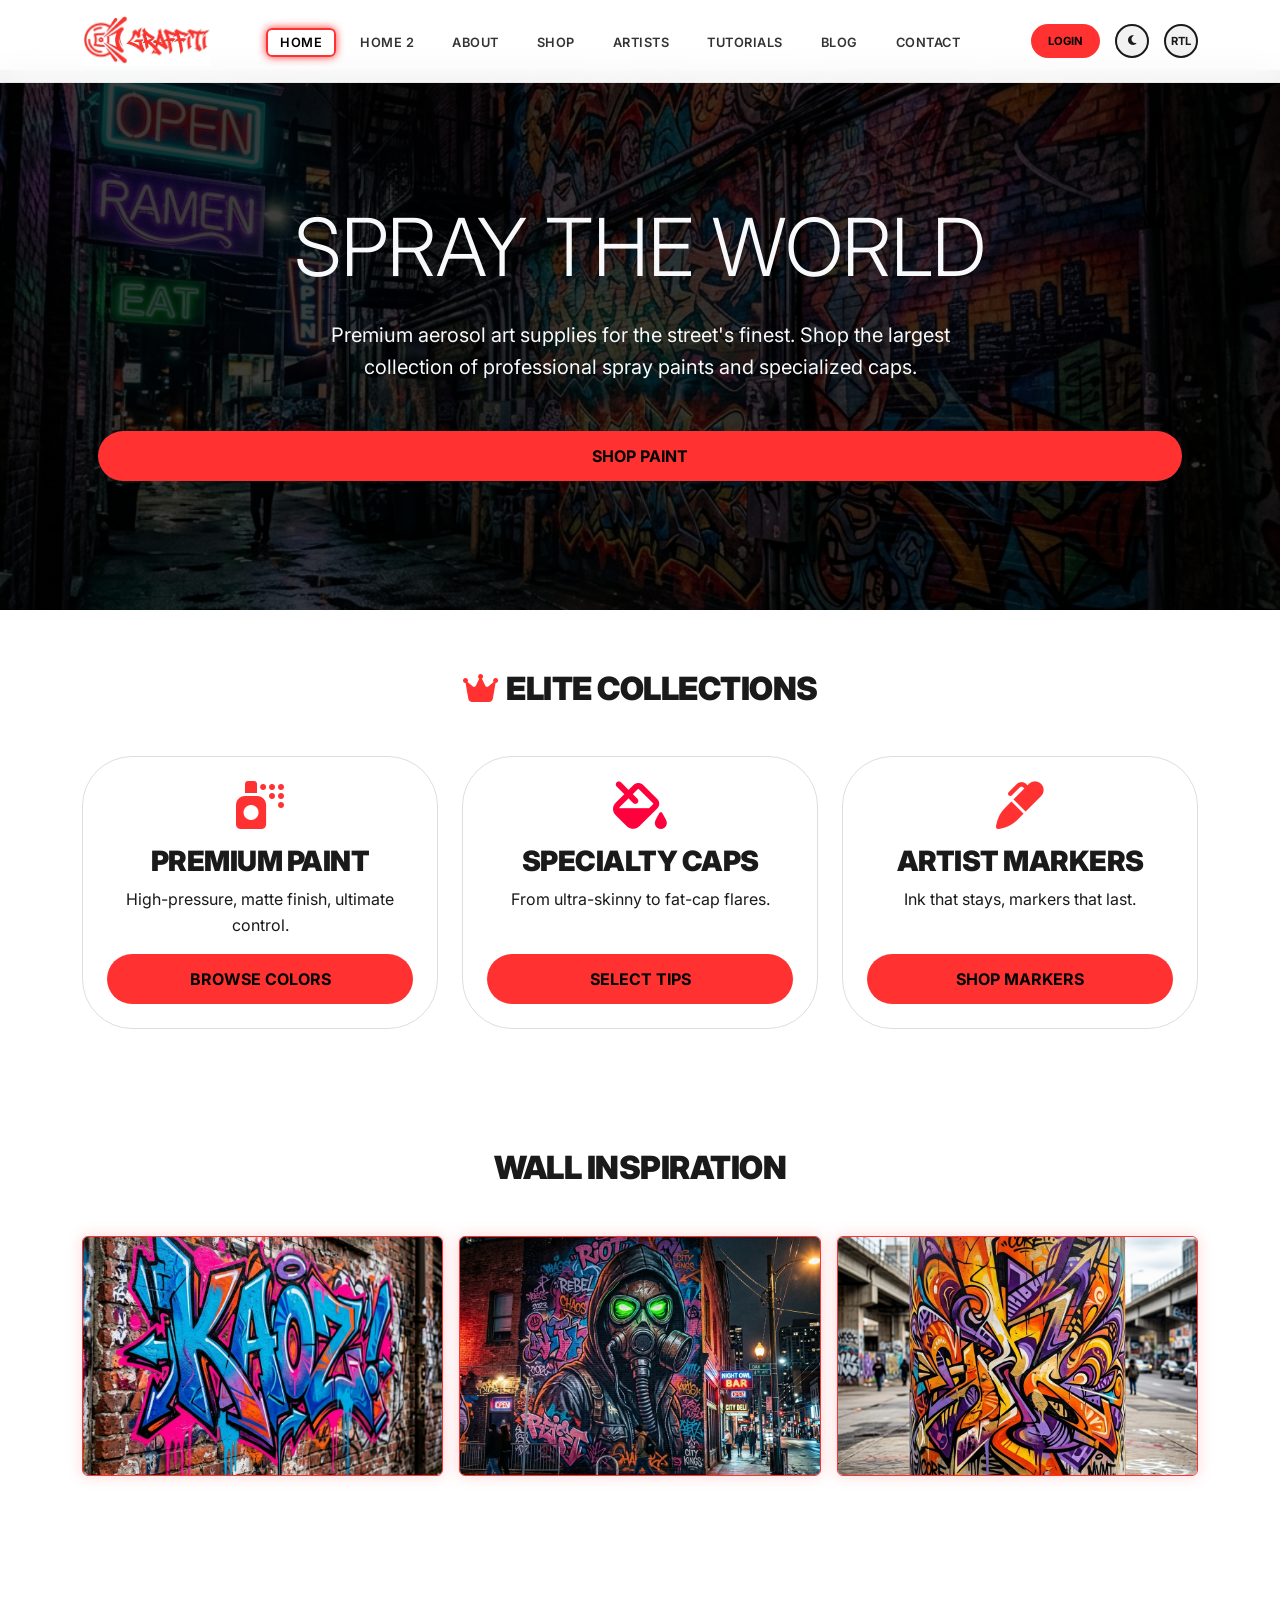
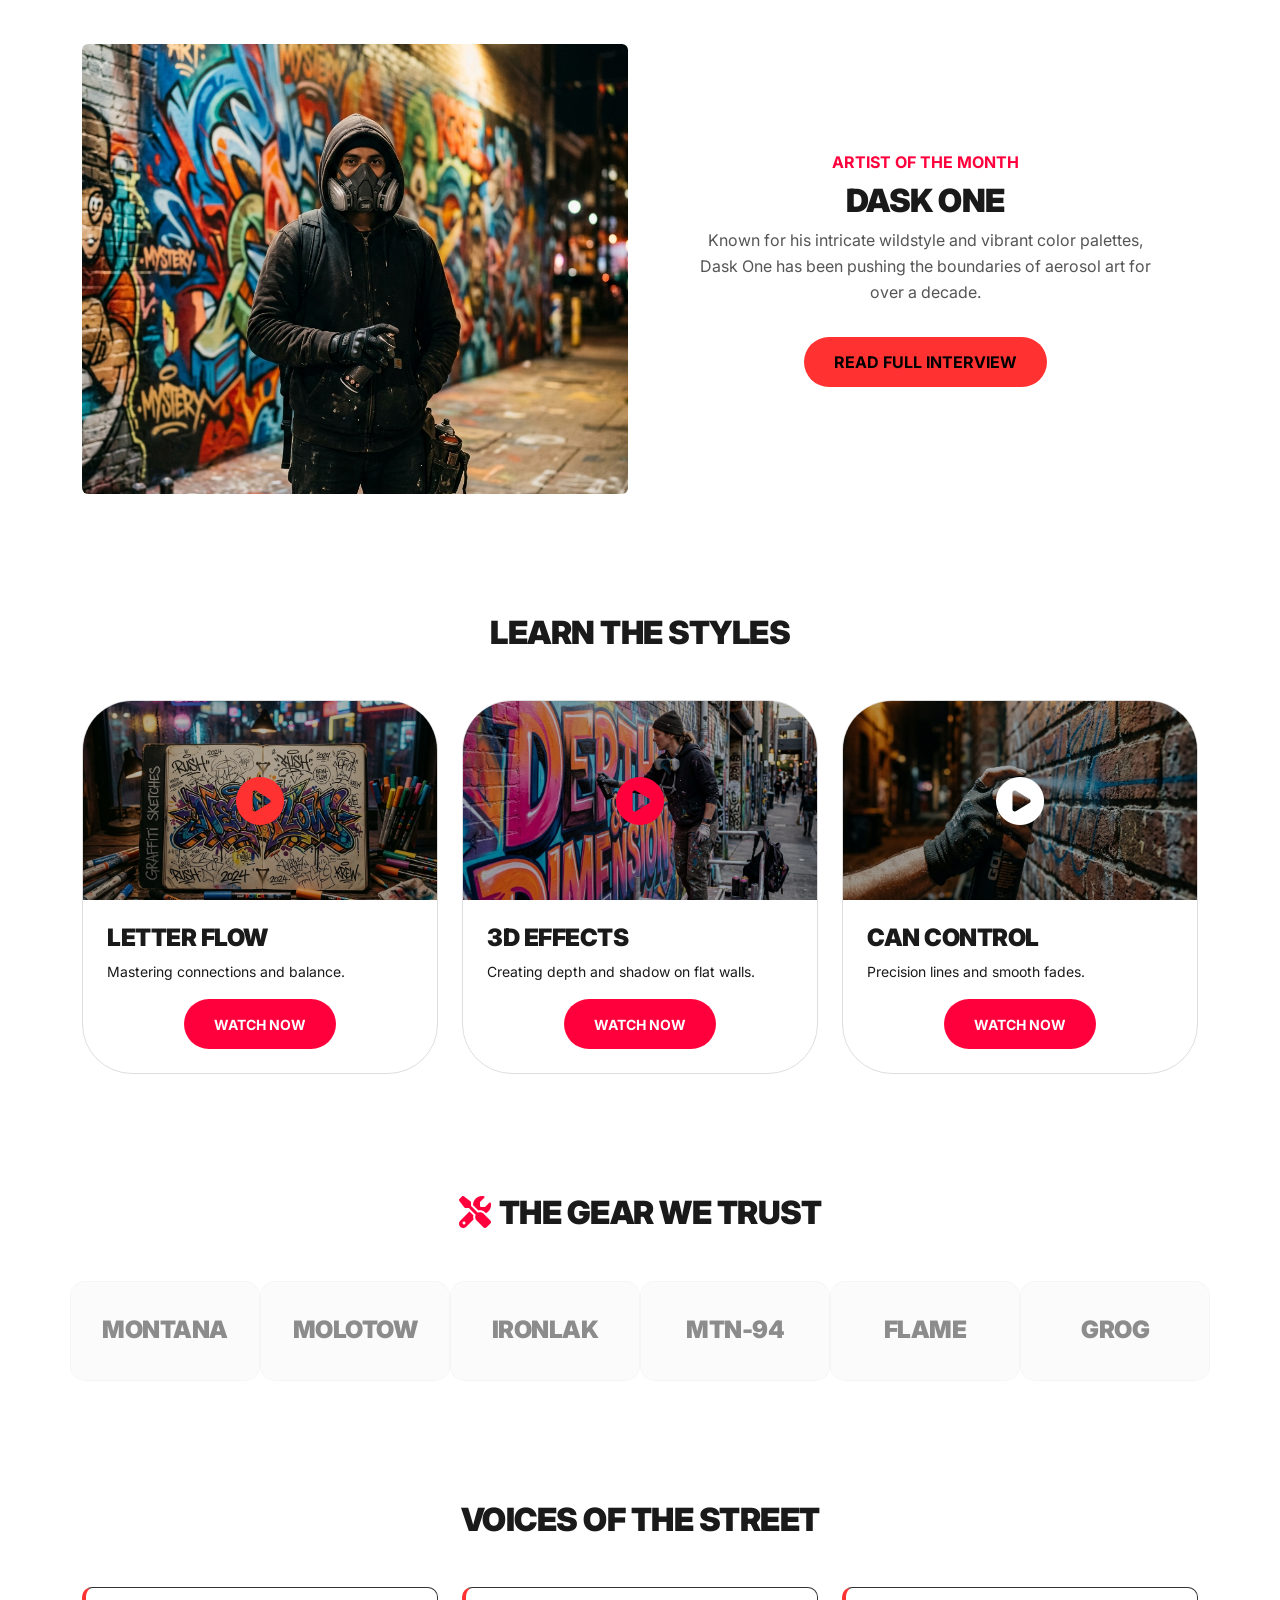
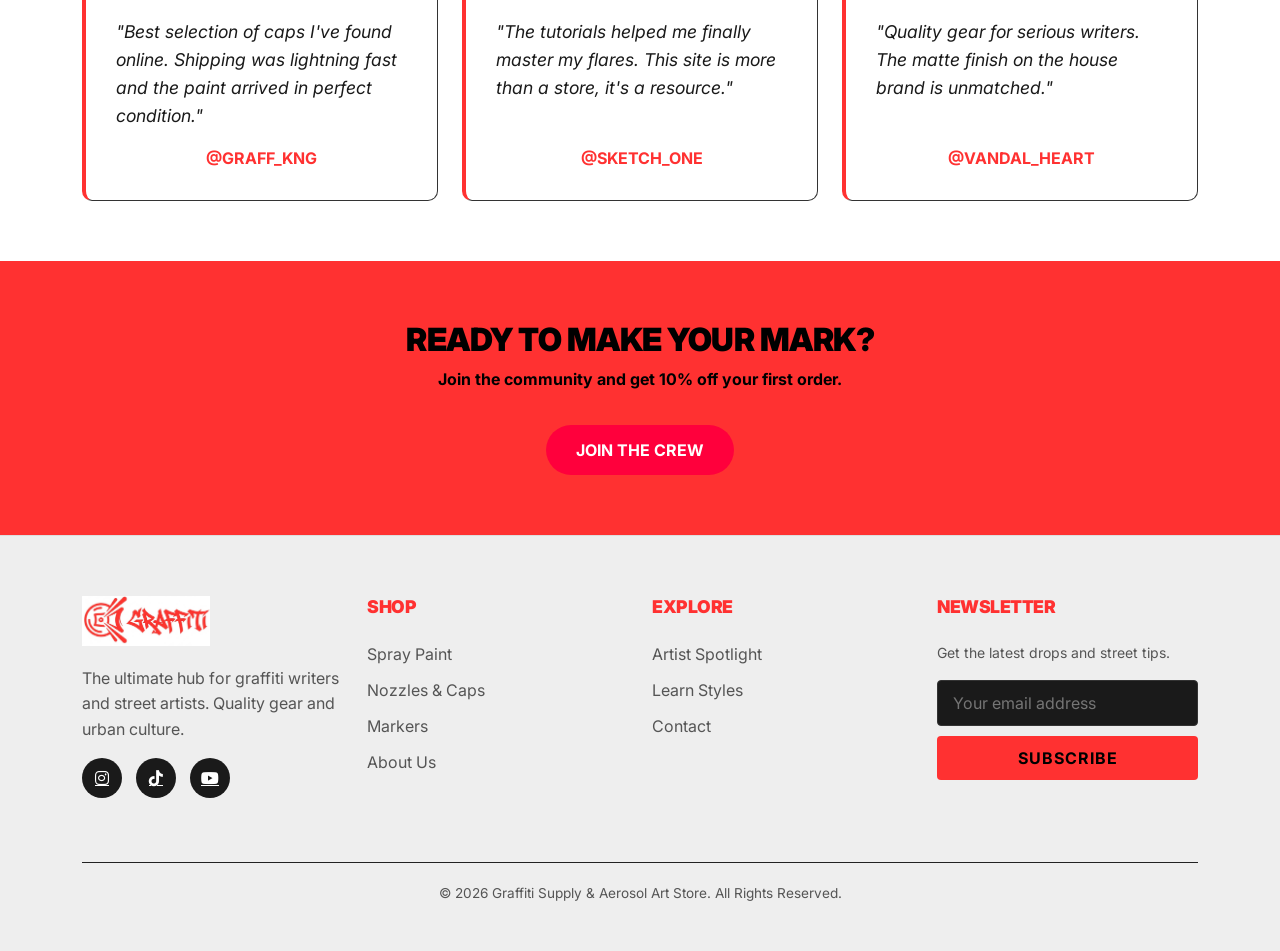
==== commit 9654fb46: "intcorecvtions2" ====
--- a/index.html
+++ b/index.html
@@ -178,13 +178,13 @@
                         <img src="assets/images/artist-spotlight.png" class="img-fluid rounded img-height-md"
                             alt="Artist Spotlight">
                     </div>
-                    <div class="col-lg-6 px-lg-5 text-center text-lg-start">
+                    <div class="col-lg-6 px-lg-5 text-center">
                         <span class="text-uppercase fw-bold" style="color: var(--secondary-neon);">Artist of the
                             Month</span>
                         <h2 class="mt-2">DASK ONE</h2>
                         <p class="text-muted">Known for his intricate wildstyle and vibrant color palettes, Dask One has
                             been pushing the boundaries of aerosol art for over a decade.</p>
-                        <a href="artists.html" class="btn-custom btn-primary-neon mt-3 mx-auto ms-lg-0">Read Full
+                        <a href="artists.html" class="btn-custom btn-primary-neon mt-3 mx-auto">Read Full
                             Interview</a>
                     </div>
                 </div>
--- a/assets/css/style.css
+++ b/assets/css/style.css
@@ -139,6 +139,8 @@
 .btn-outline:hover {
     border-color: var(--primary-neon);
     color: var(--primary-neon);
+    box-shadow: 0 0 15px rgba(255, 49, 49, 0.3);
+    background-color: rgba(255, 49, 49, 0.05);
 }
 
 /* Light Mode Hover Visibility Fixes */
@@ -273,6 +275,16 @@
     margin-bottom: 15px;
 }
 
+[data-theme="light"] .paint-swatch {
+    border: 1px solid #ddd;
+}
+
+[data-theme="light"] .paint-swatch[style*="background-color: #FFFFFF"],
+[data-theme="light"] .paint-swatch[style*="background-color: #ffffff"],
+[data-theme="light"] .paint-swatch[style*="background-color: white"] {
+    border: 1px solid #999;
+}
+
 .card-urban:hover {
     transform: translateY(-10px);
     border-color: var(--primary-neon);
@@ -612,6 +624,25 @@
 [data-theme="light"] .form-control-urban:focus {
     background: #ffffff !important;
     border-color: var(--primary-neon) !important;
+}
+
+.form-control-urban::placeholder {
+    color: rgba(255, 255, 255, 0.5) !important;
+}
+
+[data-theme="light"] .form-control-urban::placeholder {
+    color: rgba(0, 0, 0, 0.4) !important;
+}
+
+/* Fix input-group rounding for urban controls */
+.input-group > .form-control-urban {
+    border-top-right-radius: 0 !important;
+    border-bottom-right-radius: 0 !important;
+}
+
+.input-group > .btn:last-child {
+    border-top-left-radius: 0 !important;
+    border-bottom-left-radius: 0 !important;
 }
 
 .contact-hero .form-label {
--- a/assets/css/headers.css
+++ b/assets/css/headers.css
@@ -270,7 +270,7 @@
     }
 
     .btn-icon,
-    .btn-outline {
+    .header-actions .btn-outline {
         width: 32px !important;
         height: 32px !important;
         font-size: 0.65rem !important;
